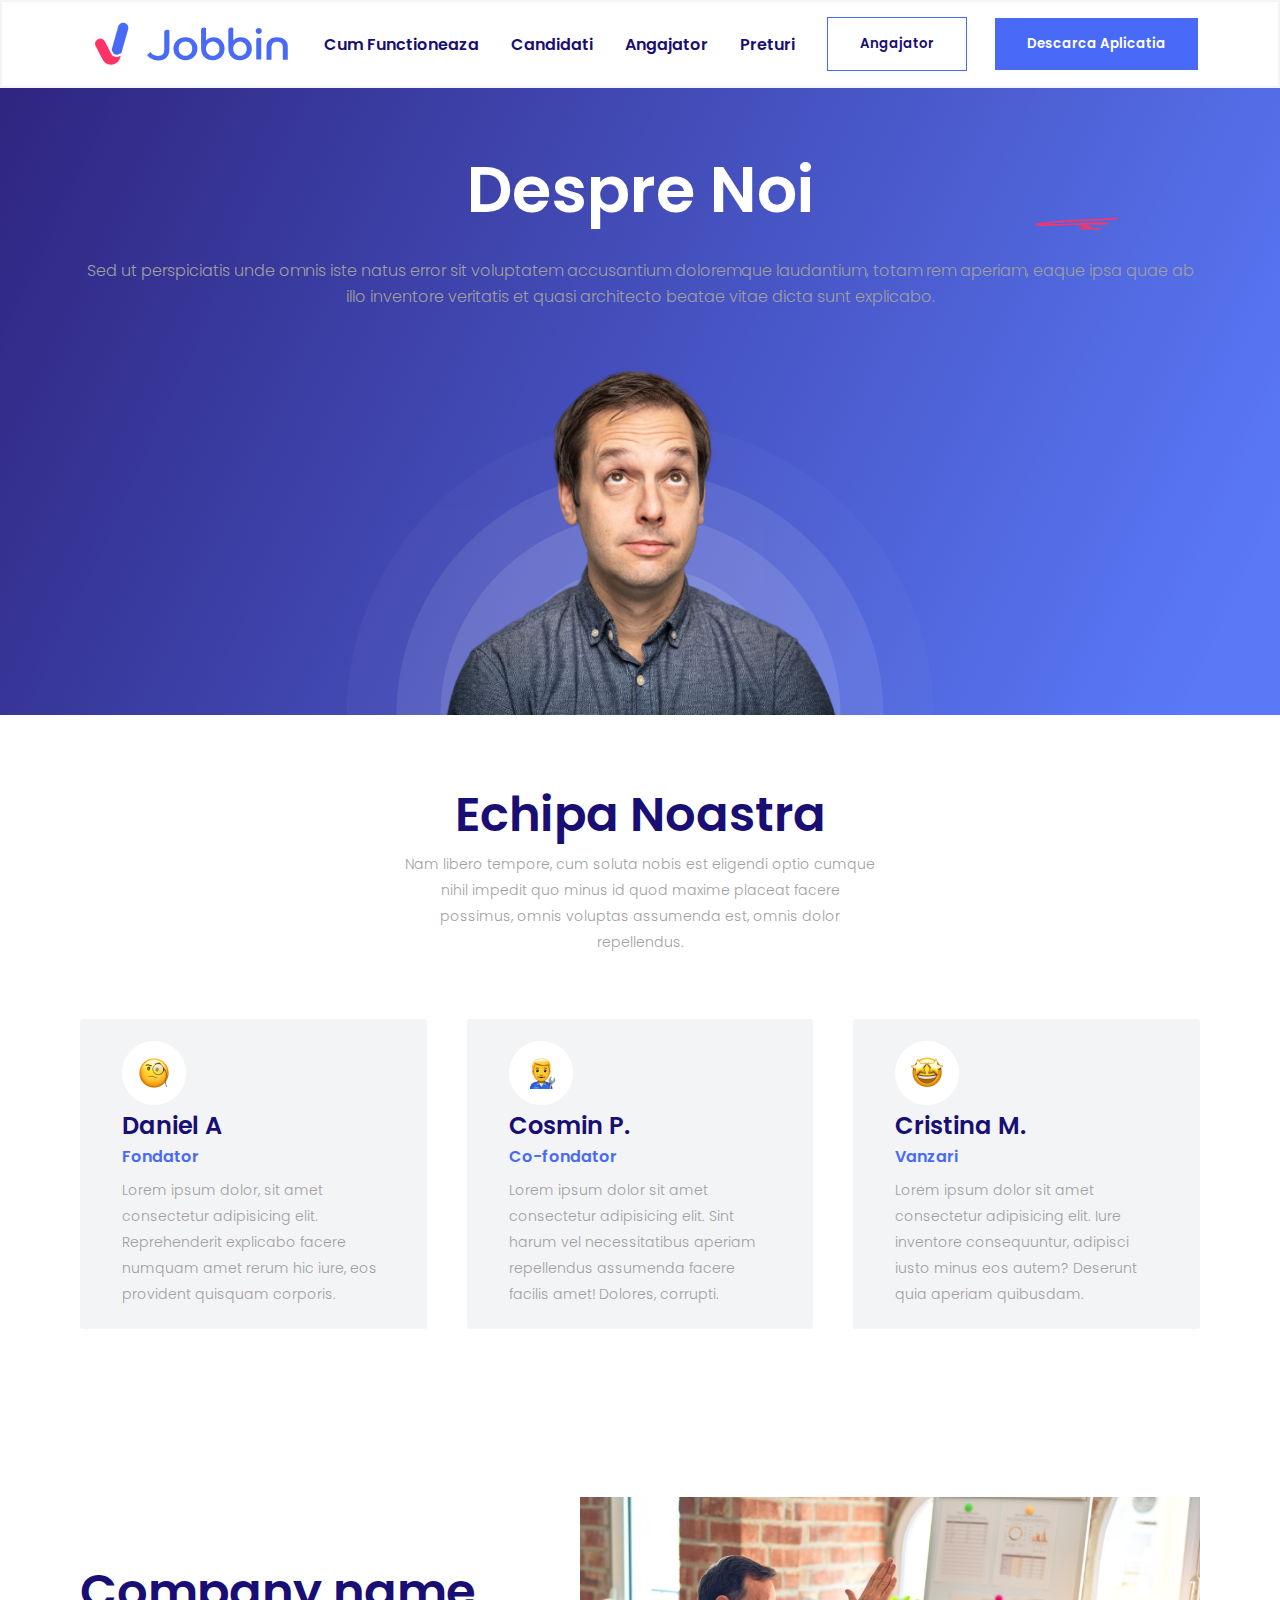
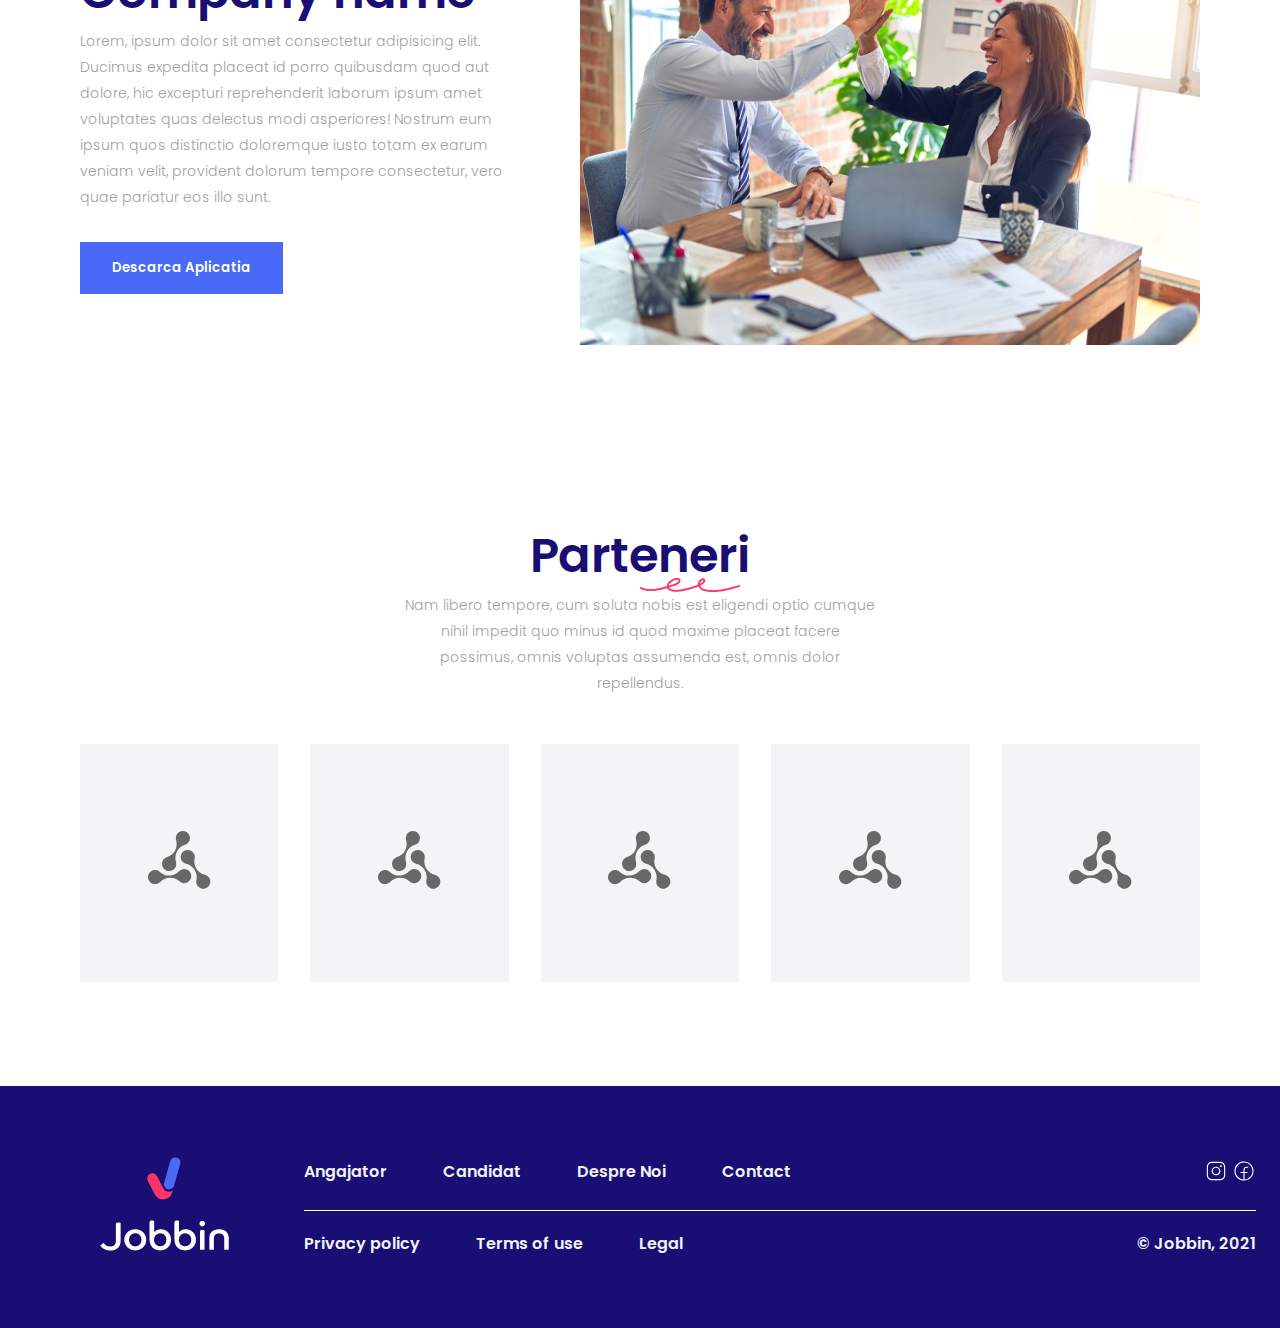
==== about-page.html @ e1fb330d "wip contact" ====
<!DOCTYPE html>
<!-- TODO -> de scos toate inline style si puse in clase fiecare - DONE-->
<!-- TODO -> de verificat si organizat toate font sizes + font family - DONE-->
<html>
<meta charset="UTF-8" />
<meta name="viewport" content="width=device-width,initial-scale=1" />
<title>Jobbin</title>
<link href="style.css" rel="stylesheet" type="text/css" />
<script src="./script.js"></script>

<head></head>

<body class="body">
    <div class="navbar">
        <div class="menu">
            <div class="logo" onclick="redirectToIndex()">
                <img class="nav-icon" src="images/jobbin-icon.png" alt="jobbin-monogram-icon-logo" />
                <img class="nav-logo" src="./images/jobbin-logo-nav.svg" alt="jobbin-logo-text" />
                <img class="nav-logo-mobile" src="images/jobbin-logo-mobile.png" alt="jobin-logo-mobile" />
            </div>
            <div class="menu-cta">
                <div class="menus-links">
                    <a href="./index.html#how-section" class="menus nav-link">Cum Functioneaza</a>
                    <a href="./index.html#candidates-benefits" class="menus nav-link">Candidati</a>
                    <a href="./index.html#employer-benefits" class="menus nav-link">Angajator</a>
                    <a href="./index.html#packages" class="menus nav-link">Preturi</a>
                </div>
                <div class="buttons-links">
                    <button class="employer-btn">Angajator</button>
                    <button class="download-btn-nav">Descarca Aplicatia</button>
                </div>
            </div>
            <div class="burger-menu" onclick="toggleMobileNav()">
                <img src="./images/burger-menu.svg" />
            </div>
        </div>
    </div>

    <div id="landing">

        <section class="blue-section">
            <div class="desktop-container blue">
                <div id="hero">
                    <div class="main-employer">
                        <div class="text-section-employer">
                            <div class="main-text-title-employer">
                                <h1 class="h1-employer title-style">
                                    Despre Noi
                                </h1>
                                <img id="red-highlight-main" src="./images/red-highlight.png"/>
                            </div>
                            <p class="main-section-description-employer grey-text light-font">
                                Sed ut perspiciatis unde omnis iste natus error sit voluptatem
                                accusantium doloremque laudantium, totam rem aperiam, eaque ipsa
                                quae ab illo inventore veritatis et quasi architecto beatae vitae
                                dicta sunt explicabo.
                            </p>
                        </div>
    
                        <div class="img-section hero-blue">
                            <img id="lp-main" src="./images/team_guy.png" alt="main-guy"/>
                            <img id="lp-main-circle" src="images/main-circle.svg" alt="main-circle">
                            <img id="lp-main-mobile" src="./images/team_guy_mobile.png"/>
                            <img id="lp-main-circle-mobile" src="./images/lp_main_circle_mobile.png"/>
                        </div>
                    </div>
                </div>
            </div>
        </section>

        <section class="white-section">
            <div class="desktop-container">
                <div class="how-section team">
                    <div class="how-text-section">
                        <h2 class="title-style h2">Echipa Noastra<span id="red-spikes"></span>
                        </h2>
                        <p class="heading-paragraph grey-text light-font">
                            Nam libero tempore, cum soluta nobis est eligendi optio cumque
                            nihil impedit quo minus id quod maxime placeat facere possimus,
                            omnis voluptas assumenda est, omnis dolor repellendus.
                        </p>
                    </div>

                    <div class="frames">
                        <div class="frame-one">
                            <img src="/images/thinking-emoji.png" alt="thinking-emoji circle highlight" />
                            <h3 class="h3 title-style team-member-name">Daniel A</h3>
                            <p class="title-name">Fondator</p>
                            <p class="frames-description grey-text light-font">
                                Lorem ipsum dolor, sit amet consectetur adipisicing elit. Reprehenderit explicabo facere numquam amet rerum hic iure, eos provident quisquam corporis.
                            </p>
                        </div>
                        <div class="frame-two">
                            <img src="/images/guy-emoji.png" alt="guy-emoji circle highlight" />
                            <h3 class="h3 title-style team-member-name">Cosmin P.</h3>
                            <p class="title-name">Co-fondator</p>
                            <p class="frames-description grey-text light-font">
                                Lorem ipsum dolor sit amet consectetur adipisicing elit. Sint harum vel necessitatibus aperiam repellendus assumenda facere facilis amet! Dolores, corrupti.
                            </p>
                        </div>
                        <div class="frame-three">
                            <img src="/images/star-eyes-emoji.png" alt="emoji-with-star-eyes circle highlight" />
                            <h3 class="h3 title-style team-member-name">Cristina M.</h3>
                            <p class="title-name">Vanzari</p>
                            <p class="frames-description grey-text light-font">
                                Lorem ipsum dolor sit amet consectetur adipisicing elit. Iure inventore consequuntur, adipisci iusto minus eos autem? Deserunt quia aperiam quibusdam.
                            </p>
                        </div>
                    </div>


                </div>
            </div>
        </section>

<section class="white-section about-company-section">
    <div class="desktop-container">
        <div class="about-company">
            <div class="text-container">
                <h2 class="h2">Company name</h2>
                <p class="grey-text light-font">Lorem, ipsum dolor sit amet consectetur adipisicing elit. Ducimus expedita placeat id porro quibusdam quod aut dolore, hic excepturi reprehenderit laborum ipsum amet voluptates quas delectus modi asperiores! Nostrum eum ipsum quos distinctio doloremque iusto totam ex earum veniam velit, provident dolorum tempore consectetur, vero quae pariatur eos illo sunt.</p>
                <button class="download-btn-nav">Descarca Aplicatia</button>
            </div>
            <div class="img-container">
                <img src="./images/team-img.png" />
            </div>
        </div>
    </div>
</section>

        <section class="white-section">
            <div class="desktop-container">
                <div class="partners-main">
                    <div class="partners-heading">
                        <h2 class="h2-partners title-style">Parteneri</h2>
                        <img id="wavy-underline" src="images/wavy-underline.png" />
                    </div>
                    <p class="partners-description grey-text light-font">
                        Nam libero tempore, cum soluta nobis est eligendi optio cumque
                        nihil impedit quo minus id quod maxime placeat facere possimus,
                        omnis voluptas assumenda est, omnis dolor repellendus.
                    </p>
                </div>

                <div class="partners-icons">
                    <div class="prt-two-group">
                        <div class="grey icons-prt">
                            <img src="images/parteners-icon.svg" />
                        </div>
                        <div class="grey icons-prt">
                            <img src="images/parteners-icon.svg" />
                        </div>
                    </div>

                    <div class="prt-two-group">
                        <div class="grey icons-prt">
                            <img src="images/parteners-icon.svg" />
                        </div>
                        <div class="grey icons-prt">
                            <img src="images/parteners-icon.svg" />
                        </div>
                    </div>


                    <div class="grey icons-prt prt-last">
                        <img src="images/parteners-icon.svg" />
                    </div>
                </div>
            </div>
        </section>

    </div>

    <footer class="footer-container">
        <div class="footer-logo">
            <div class="jobbin-imgs">
                <img src="./images/jobbin-footer-icon.png">
                <img src="./images/jobbin-logo-footer.png">
            </div>
            <div class="footer-main">
                <div class="footer-navigate-links">
                    <div class="f-nav-links">
                        <a class="text-link" href="./employer-page.html">Angajator</a>
                        <a class="text-link" href="./candidate-page.html">Candidat</a>
                        <a class="text-link" href="./about-page.html">Despre Noi</a>
                        <a class="text-link" href="./contact-page.html">Contact</a>
                    </div>
                    <div class="footer-socials">
                        <a href="#"><img src="./images/instagram-logo-light.svg"></a>
                        <a href="#"><img src="./images/facebook-logo-light.svg"></a>
                    </div>
                </div>
                <div class="footer-line">
                </div>
                <div class="footer-tos">
                    <div class="footer-tos-links">
                        <a class="text-link" href="#">Privacy policy</a>
                        <a class="text-link" href="#">Terms of use</a>
                        <a class="text-link" href="#">Legal</a>
                    </div>
                    <div class="watermark">
                        <p>© Jobbin, 2021</p>
                    </div>
                </div>
            </div>
        </div>
    </footer>
</body>

</html>
---- style.css ----
* {
  margin: 0;
  padding: 0;
  box-sizing: border-box;
  font-family: Poppins;
}

@font-face {
  font-family: Poppins;
  src: url("Poppins/Poppins-SemiBold.ttf");
}

@font-face {
  font-family: Poppins-light;
  src: url("Poppins/Poppins-Light.ttf");
}

@font-face {
  font-family: Poor-Story;
  src: url("./Poor_Story/PoorStory-Regular.ttf");
}

/* TODO: check all font sizes again and put them here, for mobile too */
/* font size desktop */
.menus {
  font-size: 16px;
}

.menu-cta {
  display: flex;
}


h1 {
  font-size: 50px;
}

h2 {
  font-size: 48px;
}

.grey-text {
  font-size: 16px;
}

.light-font {
  font-size: 14px;
}

.dropdown-title {
  font-size: 24px;
}

.plan-title {
  font-size: 24px;
}

.dropdown-title .h3-qna {
  font-size: 18px;
}

.navbar {
  position: relative;
  z-index: 3;
}

.logo {
  cursor: pointer;
  display: flex;
}

.desktop-container.blue {
  padding-bottom: 0;
}

#lp-main-circle-mobile {
  display: none;
}

#lp-main-circle {
  display: block;
}

.hero-blue.img-section {
  margin-top: 32px !important;

}

/*.bg-image {*/
/*  background: rgb(43,36,148);*/
/*  background: linear-gradient(90deg, rgba(43,36,148,1) 0%, rgba(54,100,193,1) 35%, rgba(68,96,217,1) 100%);*/
/*}*/

.frame-one:after,
.frame-two:after {
  content: "";
  width: 60px;
  height: 70px;
  background: url(./images/arrow-how-it-woks.svg) no-repeat;
  display: block;
  position: absolute;
  right: -50px;
  bottom: 32px;
}

.first-package .plan-info-item:not(:last-child),
.second-package .plan-info-item:not(:last-child),
.third-package .plan-info-item:not(:last-child){
  margin-bottom: 12px;
}

.plan-info-item {
  display: flex;
  justify-content: space-between;
}

.nav-logo {
  display: block;
}

.nav-icon {
  display: block;
}

.nav-logo-mobile {
  display: none;
}

.burger-menu {
  display: none;
}

.plan-info-details {
  font-size: 14px;
  color:#486AF6;
}

.bg-lines {
  position: absolute;
  left: 50%;
  transform: translateX(-50%);
  top: 0px;
  z-index: 1;
}

.bg-img {
  position: absolute;
  width: 100%;
  top: 99px;
  z-index: 1;
}

#hero {
  position: relative;
  z-index: 2;
}

.header {
  display: inline-block;
}

.navbar {
  border: 2px solid #f2f4f6;
}

.footer-socials {
  gap: 16px;
}

.menu {
  display: flex;
  padding-top: 12px;
  padding-bottom: 12px;
  justify-content: space-between;
  align-items: center;
  max-width: 1440px;
  margin: auto;
  padding-left: 80px;
  padding-right: 80px;
}

.menus-links {
  display: flex;
  align-items: center;
}

.menus {
  padding-top: 0;
  padding-bottom: 0;
  color: #180e73;
  font-weight: 500;
}

.menus:hover {
  text-decoration: underline;
}

.employer-btn {
  padding: 16px 32px;
  color: #180e73;
  border: 1px solid #486af6;
  line-height: inherit;
  text-decoration: none;
  cursor: pointer;
  border-radius: 0;
  margin-right: 28px;
  background: white;
}

.download-btn-nav {
  padding: 16px 32px;
  background-color: #486af6;
  color: white;
  text-decoration: none;
  cursor: pointer;
  border: 0;
  border-radius: 0;
}

.learn-more-btn {
  padding: 16px 32px;
  background-color: #486af6;
  color: white;
  text-decoration: none;
  cursor: pointer;
  border: 0;
  border-radius: 0;
}

.prt-two-group {
  display: grid;
  grid-template-columns: 1fr 1fr;
  gap: 32px;
  grid-column: span 2;
}

.download-btn {
  padding: 16px 32px;
  background-color: #486af6;
  color: white;
  line-height: inherit;
  text-decoration: none;
  cursor: pointer;
  border: 0;
  border-radius: 0;
  margin-top: 32px;
}

.nav-link {
  text-decoration: none;
  /* color: #222222; */
  margin-right: 32px;
}

.main {
  display: flex;
  justify-content: space-between;
  margin-bottom: 128px;
  margin-top: 64px;
  align-items: center;
}

.main-employer {
  display: flex;
  overflow: hidden;
  align-items: center;
  flex-direction: column;
  position: relative;
  z-index: 99;
  margin-bottom: 0;
}

.blue-section {
  background: linear-gradient(115deg, rgba(24, 14, 115, 0.90) 0.87%, rgba(72, 106, 246, 0.90) 93.97%, rgba(72, 106, 246, 0.90) 93.97%);
}

.title-name {
  margin-top: 4px;
  margin-bottom: 8px;
  color: #486AF6;
  font-size: 16px;
}

.main-text-title {
  position: relative;
}

.main-text-title-employer {
  text-align: center;
  z-index: 1;
}

h1 {
  color: #180e73;
}

.h1-employer {
  max-width: none;
  color: white;
  font-size: 64px;
  line-height: 76px;
}

.about-company {
  display: grid;
  grid-template-columns: 1fr 1fr;
  gap: 40px;
}

.about-company .text-container {
  display: flex;
  flex-direction: column;
  justify-content: center;
}

.about-company .h2 {
  text-align: left;
}

.about-company .download-btn-nav {
  margin-top: 32px;
  width: fit-content;
}

.h2 {
  margin-bottom: 0;
  color: #180e73;
  text-align: center;
  width: 100%;
}

.h3 {
  color: #180e73;
  line-height: 28px;
}

.grey-text {
  color: #9f9f9f;
  line-height: 26px;
}

.title-style {
  height: fit-content;
  font-family: Poppins;
  margin-top: auto;
  margin-bottom: auto;
}

.light-font {
  font-family: Poppins-light;
}

.text-section {
  text-align: left;
  width: 500px;
  height: 354px;
  top: 220px;
  left: 80px;
  gap: 32px;
}

.main-section-description-employer {
  width: 100%;
  margin-top: 30px;
  font-size: 16px;
  line-height: 26px;
  text-align: center;
}

.how-text-section {
  margin-top: auto;
  text-align: center;
}

.heading-paragraph {
  text-align: center;
  max-width: 470px;
  margin-right: auto;
  margin-left: auto;
  color: #9f9f9f;
}

.frames {
  display: grid;
  grid-template-columns: repeat(3, 1fr);
  gap: 40px;
  margin-top: 64px;
}

.buttons-links {
  display: flex;
  align-items: center;
}

.frame-one,
.frame-two,
.frame-three {
  padding: 20px 40px;
  border: 2px solid #f2f4f6;
  border-radius: 3px;
  background: #f2f4f6;
  position: relative;
}

.btn {
  display: flex;
  justify-content: center;
  height: fit-content;
}

.get-started-btn {
  margin-top: 48px;
  margin-bottom: 24px;
  padding: 16px 64px;
  background-color: #486af6;
  color: white;
  text-decoration: none;
  cursor: pointer;
  border: 0;
  border-radius: 0;
}

.benefits {
  display: grid;
  grid-template-columns: repeat(2, 1fr);
  gap: 32px;
  margin: auto;
}

.grey-section {
  background: #f2f4f6;
}

.white-section {
  background: white;
}

.text-benefits {
  place-items: center;
  align-items: center;
  margin: auto;
}

.dropdowns {
  width: 100%;
  margin-bottom: 20px;
  padding-top: 0px;
  padding-bottom: 0px;
  background-color: white;
}

.dropdowns-employer {
  width: 100%;
  margin-bottom: 20px;
  padding-top: 0px;
  padding-bottom: 0px;
  background-color: #f2f4f6;
}

.dropdown-title {
  color: #180e73;
  font-weight: 700;
  display: flex;
  justify-content: space-between;
  cursor: pointer;
}

.carret {
  padding: 12px;
  border-radius: 50%;
  justify-items: center;
  transform: rotate(180deg);
}

.money-icon, .coin-icon, .lock-icon {
  padding: 18px;
  border-radius: 50%;
  justify-items: center;
}

.grey {
  background: #f2f4f6;
}

.white {
  background: white;
}

.dropdown-text {
  margin-top: 16px;
  display: none;
}

.dropdown-listing {
  text-align: left;
  margin-left: auto;
  margin-right: auto;
  z-index: 900;
  padding: 20px 24px;
}

.benefits-employer-title {
  position: relative;
  margin: auto;
  width: fit-content;
}

.header-text {
  position: relative;
  width: fit-content;
  margin: auto;
}

.h2-packages {
  margin-bottom: 0;
  max-width: none;
  color: #180e73;
}

.desktop-container {
  max-width: 1440px;
  margin: auto;
  padding-left: 80px;
  padding-right: 80px;
  padding-top: 64px;
  padding-bottom: 104px;
}

.desktop-container-employer {
  max-width: 1440px;
  margin: auto;
  padding-left: 80px;
  padding-right: 80px;
  padding-top: 64px;
  padding-bottom: 0;
}

.desktop-container-hiring {
  display: grid;
  grid-template-columns: repeat(2, 1fr);
  gap: 200px;
}

.packages-display {
  display: grid;
  grid-template-columns: repeat(3, 1fr);
  margin-top: 60px;
  gap: 40px;
  margin-bottom: 40px;
}

.package {
  padding: 20px;
  text-align: left;
  background: white;
}

.package-btn {
  text-align: center;
  margin-top: 32px;
}

.free-now-text {
  font-size: 24px;
  color: #FF3366;
  font-family: Poor-Story;
}

.line-through {
  color:red;
  text-decoration:line-through;
  font-size: 24px;
  width:100%;
  text-align: end;
  display: block;
}

.price-discount {
  color:#486AF6;
  text-align: end;
  font-size: 24px;
}

.btn-pack {
  width: 100%;
  padding: 16px 32px;
  background-color: #486af6;
  color: white;
  text-decoration: none;
  cursor: pointer;
  border: 0;
  border-radius: 0;
}

.partners-heading {
  position: relative;
  text-align: center;
}

.h2-partners {
  margin-bottom: 0;
  max-width: none;
  color: #180e73;
}

.partners-description {
  text-align: center;
  max-width: 470px;
  margin-right: auto;
  margin-left: auto;
}

.partners-icons {
  display: grid;
  grid-template-columns: repeat(5, 1fr);
  gap: 32px;
  margin-top: 48px;
}

.icons-prt {
  padding-top: 86px;
  padding-bottom: 86px;
  text-align: center;
}

.qna-description {
  margin-bottom: 40px;
}

.qna-header {
  width: min-content;
}

.q-selection {
  padding-top: 24px;
  padding-bottom: 20px;
  border-bottom: 2px solid white;
}

.frequent-questions {
  text-wrap: nowrap;
  color: #180e73;
}

.dropdown-title .h3-qna {
  color: #180e73;
}

#underline {
  background-image: url("/images/red-highlight.png");
  background-size: auto;
}

#wavy-underline {
  position: absolute;
  bottom: 0px;
}

.plan-title {
  margin-top: 24px;
  margin-bottom: 32px;
}

.plan-card-header {
  display: flex;
  justify-content: space-between;
}

#new-sign {
  position: absolute;
  top: -24px;
  right: 8px;
}

.new-sign-employer {
  position: absolute;
  top: -24px;
  left: 108px;
}

.red-asterix-candidates {
  position: absolute;
  right: -8px;
}

.red-asterix-employer {
  position: absolute;
  right: 0px;
}

#red-highlight-main {
  position: absolute;
  bottom: -12px;
  right: 150px;
}

#lp-main-mobile {
  display: none;
  visibility: hidden;
}

.coin-img-mobile {
  display: none;
  visibility: hidden;
}

.footer-container {
  background: #180E73;
}

.footer-logo {
  display: grid;
  grid-template-columns: 15% 85%;
  margin: auto;
  max-width: 1440px;
  padding-left: 80px;
  padding-right: 80px;
  padding-top: 64px;
  padding-bottom: 64px;
  gap: 56px;
  align-items: center;
}

.jobbin-imgs {
  text-align: center;
  height: fit-content;
}

.footer-navigate-links {
  color: #f2f4f6;
  display: flex;
  justify-content: space-between;
}

.f-nav-links {
  display:flex;
  gap: 56px;
}

.text-link{
  text-decoration: none;
  color: #f2f4f6;
}

.footer-line {
  height: 1px;
  background: white;
  margin-top: 20px;
  margin-bottom: 20px;
}

.footer-tos {
  display: flex;
  justify-content: space-between;
}

.footer-tos-links {
  display: flex;
  color: #f2f4f6;
  gap: 56px;
}

.watermark {
  display: flex;
  color: #f2f4f6;
}

.team-member-name {
  font-size: 24px !important;
}

.team .frame-one:after,
.team .frame-two:after {
  display: none;
}

#lp-main-circle {
  position: absolute;
  bottom: 0;
  left: 50%;
  transform: translateX(-50%);
  z-index: 1;
}

.blue #lp-main {
  z-index: 2;
  position: relative;
  height: fit-content;
}

#lp-main {
  z-index: 2;
}

.desktop-container.blue {
  padding-bottom: 0 !important;
}

.hero-blue.img-section {
  position: relative;
  width: 100%;
  margin: auto;
  display: flex;
  justify-content: center;
}

.blue-section #red-highlight-main {
  bottom:-16px;
  right: 50px;
}

.employer-candidate {
  right: 232px !important;
}

.employer-candidate1 {
  right: 136px !important;
}

.blue-section .main-text-title-employer {
  position: relative;
}

#lp-main-elipse-mobile {
  display: none;
  visibility: hidden;
}

#lp-main-white-elipse-mobile {
  display: none;
  visibility: hidden;
}

.employer {
  /*white-space: nowrap;*/
  margin-top: 200px;
}

.margin-tc {
  margin-bottom: 16px;
}

.header-tc {
  margin-top: 120px;
}

@media only screen and (max-width: 500px) {

  /* font size mobile */

  h1, .h1-employer {
    font-size: 40px;
  }

  .qna-header h1 {
    font-size: 24px;
  }

  .h1-how-section {
    font-size: 28px;
  }

  .h3,
  .dropdown-listing {
    font-size: 24px;
  }

  .main-section-description-employer {
    font-size: 14px;
    text-align: start;
  }

  .h1-employer {
    text-align: start;
    line-height: initial;
  }

  .main {
    margin-bottom: 58px;
  }

  .h2,
  .h2-packages,
  .h2-partners,
  .h2-qna {
    font-size: 28px;
  }

  .frequent-questions {
    font-size: 24px;
  }

  h1 {
    line-height: 1.25em;
  }

  .frame-one:after,
  .frame-two:after {
    left: 0;
    bottom: -54px;
    transform: rotate(70deg);
    z-index: 1;
  }

  .h1-employer {
    text-align: left;
  }

  .main-section-description-employer {
    width: 100%;
    margin-top: 0;
    font-size: 14px;
  }

  .blue-section #red-highlight-main {
    position: absolute;
    /*bottom: -8px;*/
    right: 212px;
  }

  .main {
    margin-top: 0;
  }

  .partners-icons {
    display: grid;
    grid-template-columns: repeat(2, 1fr);
    gap: 16px;
  }

  .prt-two-group {
    gap: 16px;
  }

  .frames,
  .packages-display {
    display: grid;
    grid-template-columns: 1fr;
    gap: 24px;
  }

  .bg-lines {
    display: none;
  }

  .desktop-container {
    padding-left: 16px;
    padding-right: 16px;
    padding-top: 24px;
    padding-bottom: 24px;
  }

  .desktop-container-employer {
    padding-left: 16px;
    padding-right: 16px;
    padding-top: 24px;
    padding-bottom: 0;
  }

  .desktop-container-hiring {
    display: initial;
  }

  .menu-cta {
    width: 100%;
    margin-top: 78px;
    display: none;
    display:flex;
    flex-direction: column;
    align-items: start;
    text-align: start;
  }
  .menus-links {
    display: flex;
    flex-direction: column;
    margin-bottom: 16px;
    align-items: start;
  }

  .burger-menu {
    position: absolute;
    right: 16px;
    top: 12px;
  }

  .nav-link {
    margin-bottom: 10px;
  }

  .img-section {
    text-align: -webkit-center;
  }

  #lp-main {
    display: none;
    visibility: hidden;
  }

  #lp-main-candidate {
    position: absolute;
    bottom: -32px;
    width: 442px;
    height: 453px;
    top: 50%;
  }

  .coin-img {
    display: none;
    visibility: hidden;
  }

  #lp-main-mobile {
    display: block;
    visibility: visible;
  }

  .hero-icecream #lp-main-mobile {
    display: block;
    visibility: visible;
    width: 100%;
    margin-top: 28px;
  }

  .coin-img-mobile {
    display: block;
    visibility: visible;
  }

  .grey-text {
    line-height: initial;
  }

  .text-section {
    width: initial;
    height: initial;
    padding: 18px;
  }

  .download-btn {
    margin-top: 18px;
  }

  .main,
  .benefits-candidates,
  .benefits-employer {
    display: block;
    padding: 0;
  }

  .h1-how-section {
    margin: 0;
    line-height: initial;
  }

  /* check this */
  .h2,
  .h2-packages,
  .h2-partners,
  .h2-qna {
    text-align: center;
  }

  .heading-paragraph {
    padding: 8px;
  }

  .heading-paragraph-employer {
    text-align: initial;
  }

  .benefits {
    display: flex;
    flex-direction: column;
  }

  #new-sign {
    margin-left: 0;
    /*top: 16px;*/
    right: 24%;
    padding: 0;
  }

  .new-sign-employer {
    position: absolute;
    top: -32px;
    right: 108px;
    left: 200px;
  }

  .packages-display {
    text-align: -webkit-center;
    margin-bottom: 0;
  }

  .qna-description {
    margin-top: 0;
    text-align: center;
  }

  .qna-header {
    width: initial;
    text-align: center;
  }

  .get-started-btn {
    width: 100%;
  }

  .footer-logo {
    display: block;
    padding-left: 16px;
    padding-right: 16px;
    padding-top: 24px;
    padding-bottom: 24px;
  }

  .watermark {
    margin-top: 32px;
  }

  .text-link {
    font-size: 14px;
  }

.footer-navigate-links {
  margin-top: 32px;
}

  .f-nav-links {

    gap: 16px;
    flex-direction: column;
  }

  .footer-tos {
    display: block;
  }

  .prt-last {
    grid-column: span 2;
  }

  .icons-prt {
    padding-top: 50px;
    padding-bottom: 50px;
  }

  .nav-logo {
    display: none;
  }

  .nav-icon {
    display: none;
  }

  .nav-logo-mobile {
    display: block;
  }

  .burger-menu {
    display: block;
    padding: 12px 16px;
    border: 1px solid #486AF6;
    height: fit-content;
    width: fit-content;
    display:flex;
    align-items: center;
    justify-content: center;
  }

  .menu {
    padding-left: 16px;
    padding-right: 16px;
  }

  .footer-socials {
    gap: 8px;
  }


  .red-asterix-employer,
  .red-asterix-candidates {
    position: absolute;
    right: 0;
    top: -18px;
  }

  .learn-more-btn {
    width: 100%;
    margin-bottom: 24px;
  }

  .get-a-job-text {
    margin-top: 32px;
  }

  .menu {
    min-height: 80px;
  }

  .logo {
    position: absolute;
    left: 16px;
    top: 24px;
  }

  .menu-cta {
    display: none;
  }

  .about-company-section {
    display: none;
  }

  .blue-section #lp-main-circle-mobile {
    position: absolute;
    right: 50%;
    transform: translateX(50%);
    bottom: 0;
    display: block;
  }

  .blue-section #lp-main-circle {
    display: none;
  }


  .blue-section #lp-main-mobile {
    position: relative;
    z-index: 2;
  }

  #lp-main-candidate {
    display: none;
  }

  #lp-main-elipse-mobile {
    visibility: visible;
    position: absolute;
    right: 50%;
    transform: translateX(50%);
    bottom: 0;
    display: block;
  }

  #lp-main-white-elipse-mobile {
    visibility: visible;
    position: absolute;
    right: 50%;
    transform: translateX(50%);
    bottom: 0;
    display: block;
  }

  .employer {
    margin-top: initial;
  }

  .employer-candidate {
    right: 232px !important;
  }

  .employer-candidate1 {
    right: 190px !important;
  }

  .panels {
    order: 2;
  }
}
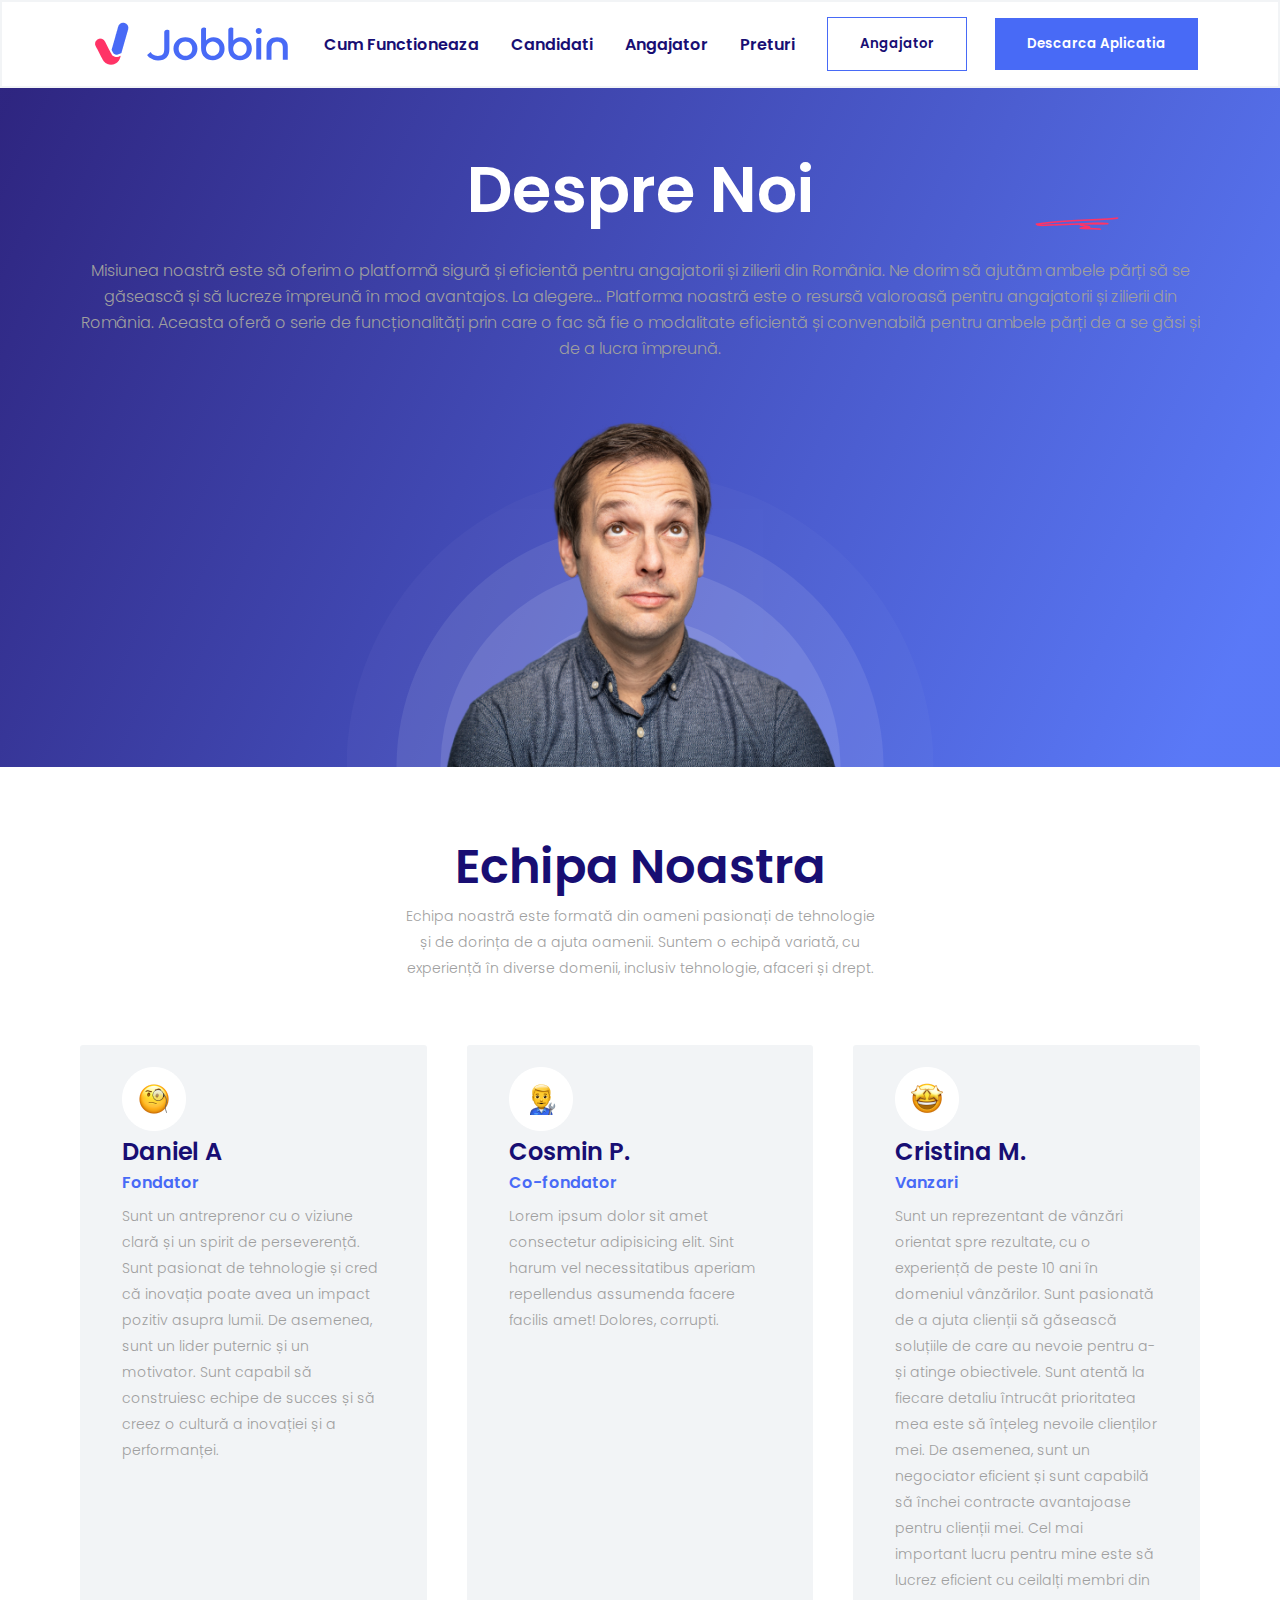
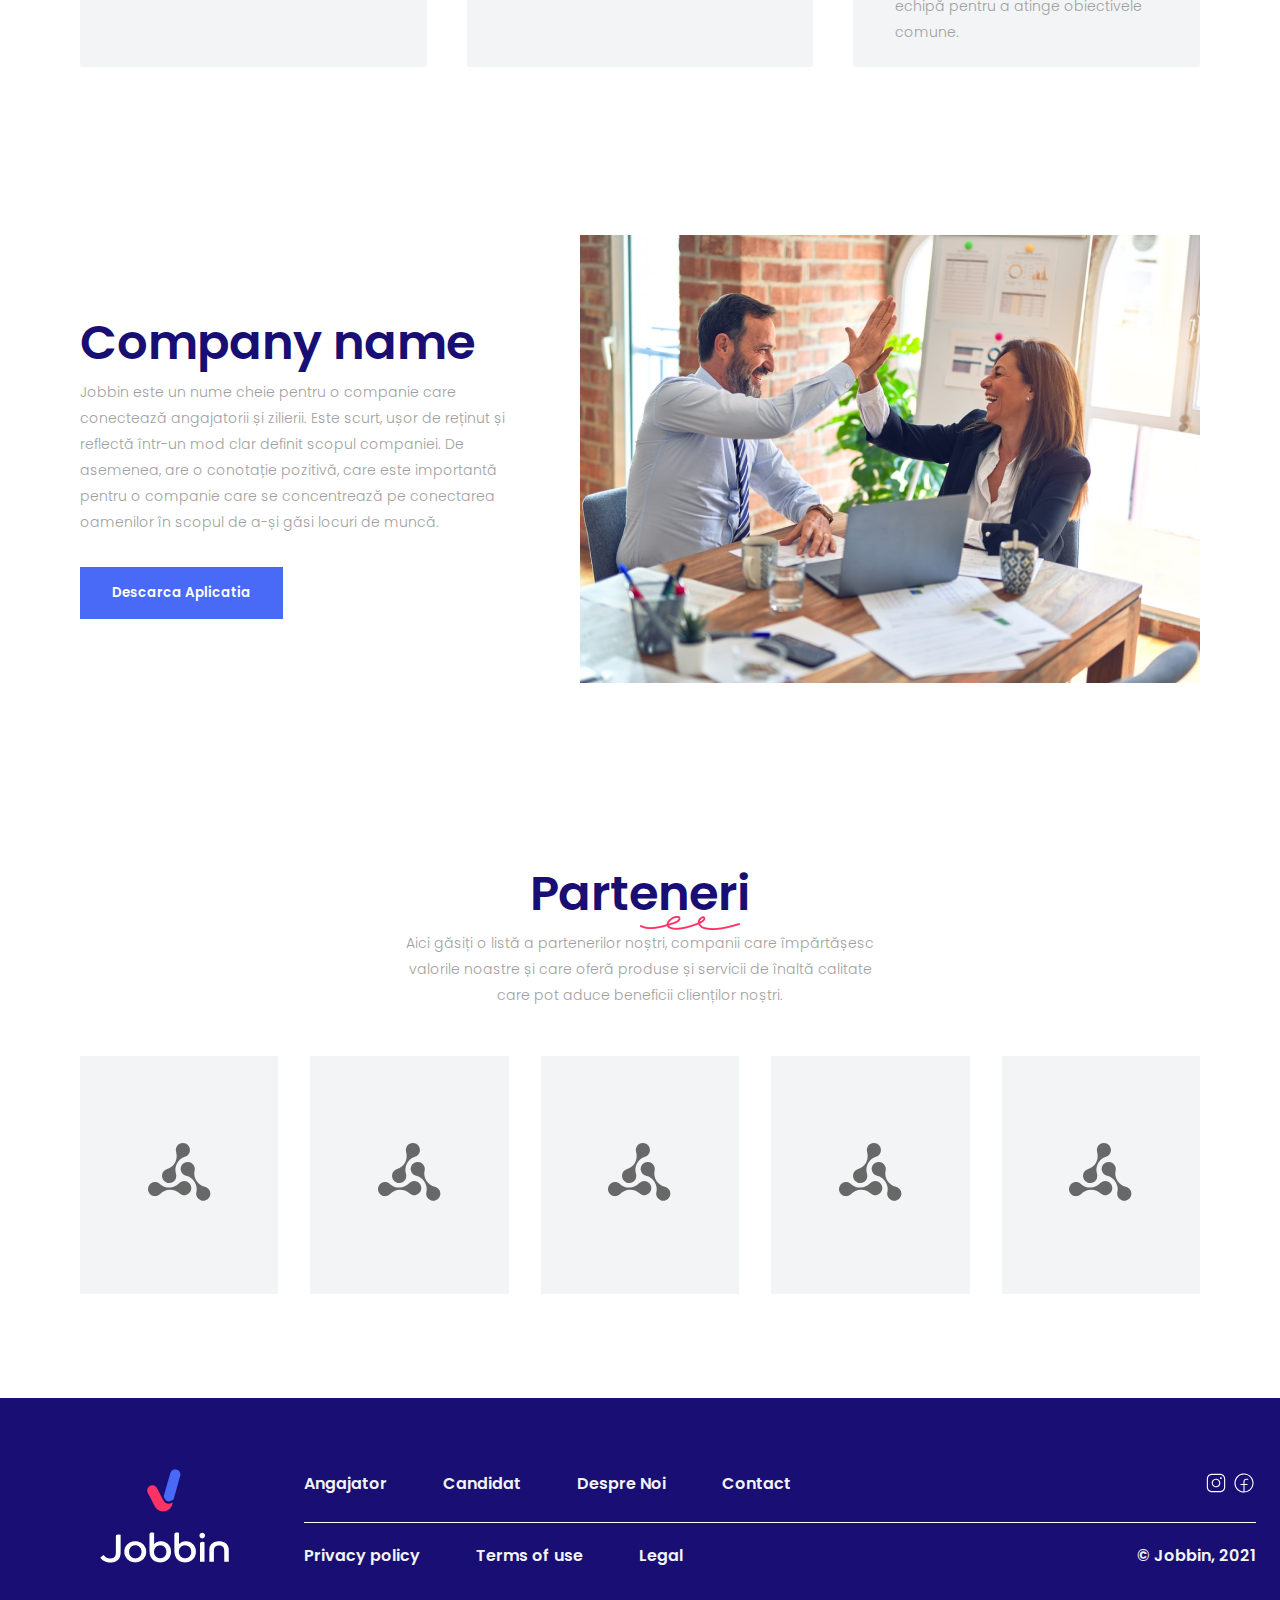
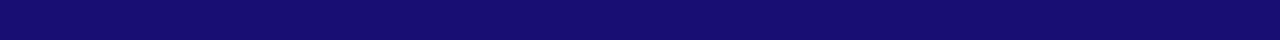
==== commit 1cae662d: "wip" ====
--- a/about-page.html
+++ b/about-page.html
@@ -2,209 +2,225 @@
 <!-- TODO -> de scos toate inline style si puse in clase fiecare - DONE-->
 <!-- TODO -> de verificat si organizat toate font sizes + font family - DONE-->
 <html>
-<meta charset="UTF-8" />
-<meta name="viewport" content="width=device-width,initial-scale=1" />
+<meta charset="UTF-8"/>
+<meta name="viewport" content="width=device-width,initial-scale=1"/>
 <title>Jobbin</title>
-<link href="style.css" rel="stylesheet" type="text/css" />
+<link href="style.css" rel="stylesheet" type="text/css"/>
 <script src="./script.js"></script>
 
 <head></head>
 
 <body class="body">
-    <div class="navbar">
-        <div class="menu">
-            <div class="logo" onclick="redirectToIndex()">
-                <img class="nav-icon" src="images/jobbin-icon.png" alt="jobbin-monogram-icon-logo" />
-                <img class="nav-logo" src="./images/jobbin-logo-nav.svg" alt="jobbin-logo-text" />
-                <img class="nav-logo-mobile" src="images/jobbin-logo-mobile.png" alt="jobin-logo-mobile" />
-            </div>
-            <div class="menu-cta">
-                <div class="menus-links">
-                    <a href="./index.html#how-section" class="menus nav-link">Cum Functioneaza</a>
-                    <a href="./index.html#candidates-benefits" class="menus nav-link">Candidati</a>
-                    <a href="./index.html#employer-benefits" class="menus nav-link">Angajator</a>
-                    <a href="./index.html#packages" class="menus nav-link">Preturi</a>
-                </div>
-                <div class="buttons-links">
-                    <button class="employer-btn">Angajator</button>
+<div class="navbar">
+    <div class="menu">
+        <div class="logo" onclick="redirectToIndex()">
+            <img class="nav-icon" src="images/jobbin-icon.png" alt="jobbin-monogram-icon-logo"/>
+            <img class="nav-logo" src="./images/jobbin-logo-nav.svg" alt="jobbin-logo-text"/>
+            <img class="nav-logo-mobile" src="images/jobbin-logo-mobile.png" alt="jobin-logo-mobile"/>
+        </div>
+        <div class="menu-cta">
+            <div class="menus-links">
+                <a href="./index.html#how-section" class="menus nav-link">Cum Functioneaza</a>
+                <a href="./index.html#candidates-benefits" class="menus nav-link">Candidati</a>
+                <a href="./index.html#employer-benefits" class="menus nav-link">Angajator</a>
+                <a href="./index.html#packages" class="menus nav-link">Preturi</a>
+            </div>
+            <div class="buttons-links">
+                <button class="employer-btn">Angajator</button>
+                <button class="download-btn-nav">Descarca Aplicatia</button>
+            </div>
+        </div>
+        <div class="burger-menu" onclick="toggleMobileNav()">
+            <img src="./images/burger-menu.svg"/>
+        </div>
+    </div>
+</div>
+
+<div id="landing">
+
+    <section class="blue-section">
+        <div class="desktop-container blue">
+            <div id="hero">
+                <div class="main-employer">
+                    <div class="text-section-employer">
+                        <div class="main-text-title-employer">
+                            <h1 class="h1-employer title-style">
+                                Despre Noi
+                            </h1>
+                            <img id="red-highlight-main" src="./images/red-highlight.png"/>
+                        </div>
+                        <p class="main-section-description-employer grey-text light-font">
+                            Misiunea noastră este să oferim o platformă sigură și eficientă pentru angajatorii și
+                            zilierii din România. Ne dorim să ajutăm ambele părți să se găsească și să lucreze împreună
+                            în mod avantajos.
+                            La alegere…
+                            Platforma noastră este o resursă valoroasă pentru angajatorii și zilierii din România.
+                            Aceasta oferă o serie de funcționalități prin care o fac să fie o modalitate eficientă și
+                            convenabilă pentru ambele părți de a se găsi și de a lucra împreună.
+                        </p>
+                    </div>
+
+                    <div class="img-section hero-blue">
+                        <img id="lp-main" src="./images/team_guy.png" alt="main-guy"/>
+                        <img id="lp-main-circle" src="images/main-circle.svg" alt="main-circle">
+                        <img id="lp-main-mobile" src="./images/team_guy_mobile.png"/>
+                        <img id="lp-main-circle-mobile" src="./images/lp_main_circle_mobile.png"/>
+                    </div>
+                </div>
+            </div>
+        </div>
+    </section>
+
+    <section class="white-section">
+        <div class="desktop-container">
+            <div class="how-section team">
+                <div class="how-text-section">
+                    <h2 class="title-style h2">Echipa Noastra<span id="red-spikes"></span>
+                    </h2>
+                    <p class="heading-paragraph grey-text light-font">
+                        Echipa noastră este formată din oameni pasionați de tehnologie și de dorința de a ajuta oamenii.
+                        Suntem o echipă variată, cu experiență în diverse domenii, inclusiv tehnologie, afaceri și
+                        drept.
+                    </p>
+                </div>
+
+                <div class="frames">
+                    <div class="frame-one">
+                        <img src="/images/thinking-emoji.png" alt="thinking-emoji circle highlight"/>
+                        <h3 class="h3 title-style team-member-name">Daniel A</h3>
+                        <p class="title-name">Fondator</p>
+                        <p class="frames-description grey-text light-font">
+                            Sunt un antreprenor cu o viziune clară și un spirit de perseverență. Sunt pasionat de
+                            tehnologie și cred că inovația poate avea un impact pozitiv asupra lumii.
+                            De asemenea, sunt un lider puternic și un motivator. Sunt capabil să construiesc echipe de
+                            succes și să creez o cultură a inovației și a performanței.
+                        </p>
+                    </div>
+                    <div class="frame-two">
+                        <img src="/images/guy-emoji.png" alt="guy-emoji circle highlight"/>
+                        <h3 class="h3 title-style team-member-name">Cosmin P.</h3>
+                        <p class="title-name">Co-fondator</p>
+                        <p class="frames-description grey-text light-font">
+                            Lorem ipsum dolor sit amet consectetur adipisicing elit. Sint harum vel necessitatibus
+                            aperiam repellendus assumenda facere facilis amet! Dolores, corrupti.
+                        </p>
+                    </div>
+                    <div class="frame-three">
+                        <img src="/images/star-eyes-emoji.png" alt="emoji-with-star-eyes circle highlight"/>
+                        <h3 class="h3 title-style team-member-name">Cristina M.</h3>
+                        <p class="title-name">Vanzari</p>
+                        <p class="frames-description grey-text light-font">
+                            Sunt un reprezentant de vânzări orientat spre rezultate, cu o experiență de peste 10 ani în
+                            domeniul vânzărilor. Sunt pasionată de a ajuta clienții să găsească soluțiile de care au
+                            nevoie pentru a-și atinge obiectivele.
+                            Sunt atentă la fiecare detaliu întrucât prioritatea mea este să înțeleg nevoile clienților
+                            mei. De asemenea, sunt un negociator eficient și sunt capabilă să închei contracte
+                            avantajoase pentru clienții mei.
+                            Cel mai important lucru pentru mine este să lucrez eficient cu ceilalți membri din echipă
+                            pentru a atinge obiectivele comune.
+                        </p>
+                    </div>
+                </div>
+
+
+            </div>
+        </div>
+    </section>
+
+    <section class="white-section about-company-section">
+        <div class="desktop-container">
+            <div class="about-company">
+                <div class="text-container">
+                    <h2 class="h2">Company name</h2>
+                    <p class="grey-text light-font">Jobbin este un nume cheie pentru o companie care conectează
+                        angajatorii și zilierii. Este scurt, ușor de reținut și reflectă într-un mod clar definit scopul
+                        companiei. De asemenea, are o conotație pozitivă, care este importantă pentru o companie care se
+                        concentrează pe conectarea oamenilor în scopul de a-și găsi locuri de muncă.</p>
                     <button class="download-btn-nav">Descarca Aplicatia</button>
                 </div>
-            </div>
-            <div class="burger-menu" onclick="toggleMobileNav()">
-                <img src="./images/burger-menu.svg" />
+                <div class="img-container">
+                    <img src="./images/team-img.png"/>
+                </div>
+            </div>
+        </div>
+    </section>
+
+    <section class="white-section">
+        <div class="desktop-container">
+            <div class="partners-main">
+                <div class="partners-heading">
+                    <h2 class="h2-partners title-style">Parteneri</h2>
+                    <img id="wavy-underline" src="images/wavy-underline.png"/>
+                </div>
+                <p class="partners-description grey-text light-font">
+                    Aici găsiți o listă a partenerilor noștri, companii care împărtășesc valorile noastre și care oferă
+                    produse și servicii de înaltă calitate care pot aduce beneficii clienților noștri.
+                </p>
+            </div>
+
+            <div class="partners-icons">
+                <div class="prt-two-group">
+                    <div class="grey icons-prt">
+                        <img src="images/parteners-icon.svg"/>
+                    </div>
+                    <div class="grey icons-prt">
+                        <img src="images/parteners-icon.svg"/>
+                    </div>
+                </div>
+
+                <div class="prt-two-group">
+                    <div class="grey icons-prt">
+                        <img src="images/parteners-icon.svg"/>
+                    </div>
+                    <div class="grey icons-prt">
+                        <img src="images/parteners-icon.svg"/>
+                    </div>
+                </div>
+
+
+                <div class="grey icons-prt prt-last">
+                    <img src="images/parteners-icon.svg"/>
+                </div>
+            </div>
+        </div>
+    </section>
+
+</div>
+
+<footer class="footer-container">
+    <div class="footer-logo">
+        <div class="jobbin-imgs">
+            <img src="./images/jobbin-footer-icon.png">
+            <img src="./images/jobbin-logo-footer.png">
+        </div>
+        <div class="footer-main">
+            <div class="footer-navigate-links">
+                <div class="f-nav-links">
+                    <a class="text-link" href="./employer-page.html">Angajator</a>
+                    <a class="text-link" href="./candidate-page.html">Candidat</a>
+                    <a class="text-link" href="./about-page.html">Despre Noi</a>
+                    <a class="text-link" href="./contact-page.html">Contact</a>
+                </div>
+                <div class="footer-socials">
+                    <a href="#"><img src="./images/instagram-logo-light.svg"></a>
+                    <a href="#"><img src="./images/facebook-logo-light.svg"></a>
+                </div>
+            </div>
+            <div class="footer-line">
+            </div>
+            <div class="footer-tos">
+                <div class="footer-tos-links">
+                    <a class="text-link" href="#">Privacy policy</a>
+                    <a class="text-link" href="#">Terms of use</a>
+                    <a class="text-link" href="#">Legal</a>
+                </div>
+                <div class="watermark">
+                    <p>© Jobbin, 2021</p>
+                </div>
             </div>
         </div>
     </div>
-
-    <div id="landing">
-
-        <section class="blue-section">
-            <div class="desktop-container blue">
-                <div id="hero">
-                    <div class="main-employer">
-                        <div class="text-section-employer">
-                            <div class="main-text-title-employer">
-                                <h1 class="h1-employer title-style">
-                                    Despre Noi
-                                </h1>
-                                <img id="red-highlight-main" src="./images/red-highlight.png"/>
-                            </div>
-                            <p class="main-section-description-employer grey-text light-font">
-                                Sed ut perspiciatis unde omnis iste natus error sit voluptatem
-                                accusantium doloremque laudantium, totam rem aperiam, eaque ipsa
-                                quae ab illo inventore veritatis et quasi architecto beatae vitae
-                                dicta sunt explicabo.
-                            </p>
-                        </div>
-    
-                        <div class="img-section hero-blue">
-                            <img id="lp-main" src="./images/team_guy.png" alt="main-guy"/>
-                            <img id="lp-main-circle" src="images/main-circle.svg" alt="main-circle">
-                            <img id="lp-main-mobile" src="./images/team_guy_mobile.png"/>
-                            <img id="lp-main-circle-mobile" src="./images/lp_main_circle_mobile.png"/>
-                        </div>
-                    </div>
-                </div>
-            </div>
-        </section>
-
-        <section class="white-section">
-            <div class="desktop-container">
-                <div class="how-section team">
-                    <div class="how-text-section">
-                        <h2 class="title-style h2">Echipa Noastra<span id="red-spikes"></span>
-                        </h2>
-                        <p class="heading-paragraph grey-text light-font">
-                            Nam libero tempore, cum soluta nobis est eligendi optio cumque
-                            nihil impedit quo minus id quod maxime placeat facere possimus,
-                            omnis voluptas assumenda est, omnis dolor repellendus.
-                        </p>
-                    </div>
-
-                    <div class="frames">
-                        <div class="frame-one">
-                            <img src="/images/thinking-emoji.png" alt="thinking-emoji circle highlight" />
-                            <h3 class="h3 title-style team-member-name">Daniel A</h3>
-                            <p class="title-name">Fondator</p>
-                            <p class="frames-description grey-text light-font">
-                                Lorem ipsum dolor, sit amet consectetur adipisicing elit. Reprehenderit explicabo facere numquam amet rerum hic iure, eos provident quisquam corporis.
-                            </p>
-                        </div>
-                        <div class="frame-two">
-                            <img src="/images/guy-emoji.png" alt="guy-emoji circle highlight" />
-                            <h3 class="h3 title-style team-member-name">Cosmin P.</h3>
-                            <p class="title-name">Co-fondator</p>
-                            <p class="frames-description grey-text light-font">
-                                Lorem ipsum dolor sit amet consectetur adipisicing elit. Sint harum vel necessitatibus aperiam repellendus assumenda facere facilis amet! Dolores, corrupti.
-                            </p>
-                        </div>
-                        <div class="frame-three">
-                            <img src="/images/star-eyes-emoji.png" alt="emoji-with-star-eyes circle highlight" />
-                            <h3 class="h3 title-style team-member-name">Cristina M.</h3>
-                            <p class="title-name">Vanzari</p>
-                            <p class="frames-description grey-text light-font">
-                                Lorem ipsum dolor sit amet consectetur adipisicing elit. Iure inventore consequuntur, adipisci iusto minus eos autem? Deserunt quia aperiam quibusdam.
-                            </p>
-                        </div>
-                    </div>
-
-
-                </div>
-            </div>
-        </section>
-
-<section class="white-section about-company-section">
-    <div class="desktop-container">
-        <div class="about-company">
-            <div class="text-container">
-                <h2 class="h2">Company name</h2>
-                <p class="grey-text light-font">Lorem, ipsum dolor sit amet consectetur adipisicing elit. Ducimus expedita placeat id porro quibusdam quod aut dolore, hic excepturi reprehenderit laborum ipsum amet voluptates quas delectus modi asperiores! Nostrum eum ipsum quos distinctio doloremque iusto totam ex earum veniam velit, provident dolorum tempore consectetur, vero quae pariatur eos illo sunt.</p>
-                <button class="download-btn-nav">Descarca Aplicatia</button>
-            </div>
-            <div class="img-container">
-                <img src="./images/team-img.png" />
-            </div>
-        </div>
-    </div>
-</section>
-
-        <section class="white-section">
-            <div class="desktop-container">
-                <div class="partners-main">
-                    <div class="partners-heading">
-                        <h2 class="h2-partners title-style">Parteneri</h2>
-                        <img id="wavy-underline" src="images/wavy-underline.png" />
-                    </div>
-                    <p class="partners-description grey-text light-font">
-                        Nam libero tempore, cum soluta nobis est eligendi optio cumque
-                        nihil impedit quo minus id quod maxime placeat facere possimus,
-                        omnis voluptas assumenda est, omnis dolor repellendus.
-                    </p>
-                </div>
-
-                <div class="partners-icons">
-                    <div class="prt-two-group">
-                        <div class="grey icons-prt">
-                            <img src="images/parteners-icon.svg" />
-                        </div>
-                        <div class="grey icons-prt">
-                            <img src="images/parteners-icon.svg" />
-                        </div>
-                    </div>
-
-                    <div class="prt-two-group">
-                        <div class="grey icons-prt">
-                            <img src="images/parteners-icon.svg" />
-                        </div>
-                        <div class="grey icons-prt">
-                            <img src="images/parteners-icon.svg" />
-                        </div>
-                    </div>
-
-
-                    <div class="grey icons-prt prt-last">
-                        <img src="images/parteners-icon.svg" />
-                    </div>
-                </div>
-            </div>
-        </section>
-
-    </div>
-
-    <footer class="footer-container">
-        <div class="footer-logo">
-            <div class="jobbin-imgs">
-                <img src="./images/jobbin-footer-icon.png">
-                <img src="./images/jobbin-logo-footer.png">
-            </div>
-            <div class="footer-main">
-                <div class="footer-navigate-links">
-                    <div class="f-nav-links">
-                        <a class="text-link" href="./employer-page.html">Angajator</a>
-                        <a class="text-link" href="./candidate-page.html">Candidat</a>
-                        <a class="text-link" href="./about-page.html">Despre Noi</a>
-                        <a class="text-link" href="./contact-page.html">Contact</a>
-                    </div>
-                    <div class="footer-socials">
-                        <a href="#"><img src="./images/instagram-logo-light.svg"></a>
-                        <a href="#"><img src="./images/facebook-logo-light.svg"></a>
-                    </div>
-                </div>
-                <div class="footer-line">
-                </div>
-                <div class="footer-tos">
-                    <div class="footer-tos-links">
-                        <a class="text-link" href="#">Privacy policy</a>
-                        <a class="text-link" href="#">Terms of use</a>
-                        <a class="text-link" href="#">Legal</a>
-                    </div>
-                    <div class="watermark">
-                        <p>© Jobbin, 2021</p>
-                    </div>
-                </div>
-            </div>
-        </div>
-    </footer>
+</footer>
 </body>
 
 </html>--- a/style.css
+++ b/style.css
@@ -22,6 +22,14 @@
 
 /* TODO: check all font sizes again and put them here, for mobile too */
 /* font size desktop */
+
+.i4ewOd-pzNkMb-tJHJj {
+  display: none !important;
+}
+
+#contact {
+  margin-bottom: 60px;
+}
 .menus {
   font-size: 16px;
 }
@@ -84,6 +92,58 @@
 .hero-blue.img-section {
   margin-top: 32px !important;
 
+}
+
+.inputs {
+  display: flex;
+  flex-direction: column;
+  max-width: 630px;
+  margin: auto;
+}
+
+.jobbin-input {
+  margin-top: 64px;
+  border: none;
+  border-bottom: 1px solid #C7C7C8;
+  font-size: 16px;
+  font-family: Poppins-light;
+  font-weight: 400;
+  outline: none;
+  resize: none;
+}
+
+.jobbin-input:not(:first-of-type) {
+  margin-top: 24px;
+}
+
+.consent {
+  display: flex;
+  justify-content: center;
+  align-items: center;
+}
+
+.jobbin-checkbox {
+  margin-right: 12px;
+}
+
+.inputs-cta {
+  display: flex;
+  max-width: 630px;
+  margin: auto;
+  margin-top: 32px;
+}
+
+.download-btn.contact {
+  width: fit-content;
+  text-wrap: nowrap;
+  margin-top: 0;
+}
+
+.grey-text.contact {
+  width: 100%;
+  text-wrap: wrap;
+  margin-right: 24px;
+ 
 }
 
 /*.bg-image {*/
@@ -540,6 +600,7 @@
   grid-template-columns: repeat(2, 1fr);
   gap: 200px;
 }
+
 
 .packages-display {
   display: grid;
@@ -814,7 +875,7 @@
 }
 
 .employer-candidate1 {
-  right: 136px !important;
+  right: 250px !important;
 }
 
 .blue-section .main-text-title-employer {
@@ -841,7 +902,7 @@
 }
 
 .header-tc {
-  margin-top: 120px;
+  margin-top: 32px;
 }
 
 @media only screen and (max-width: 500px) {
@@ -1267,4 +1328,17 @@
   .panels {
     order: 2;
   }
-}
+  
+  .contact-img {
+    width: 100%;
+  }
+
+  .inputs-cta {
+    flex-direction: column;
+  }
+
+  .download-btn.contact {
+    width: 100%;
+    margin-top: 24px;
+  }
+}
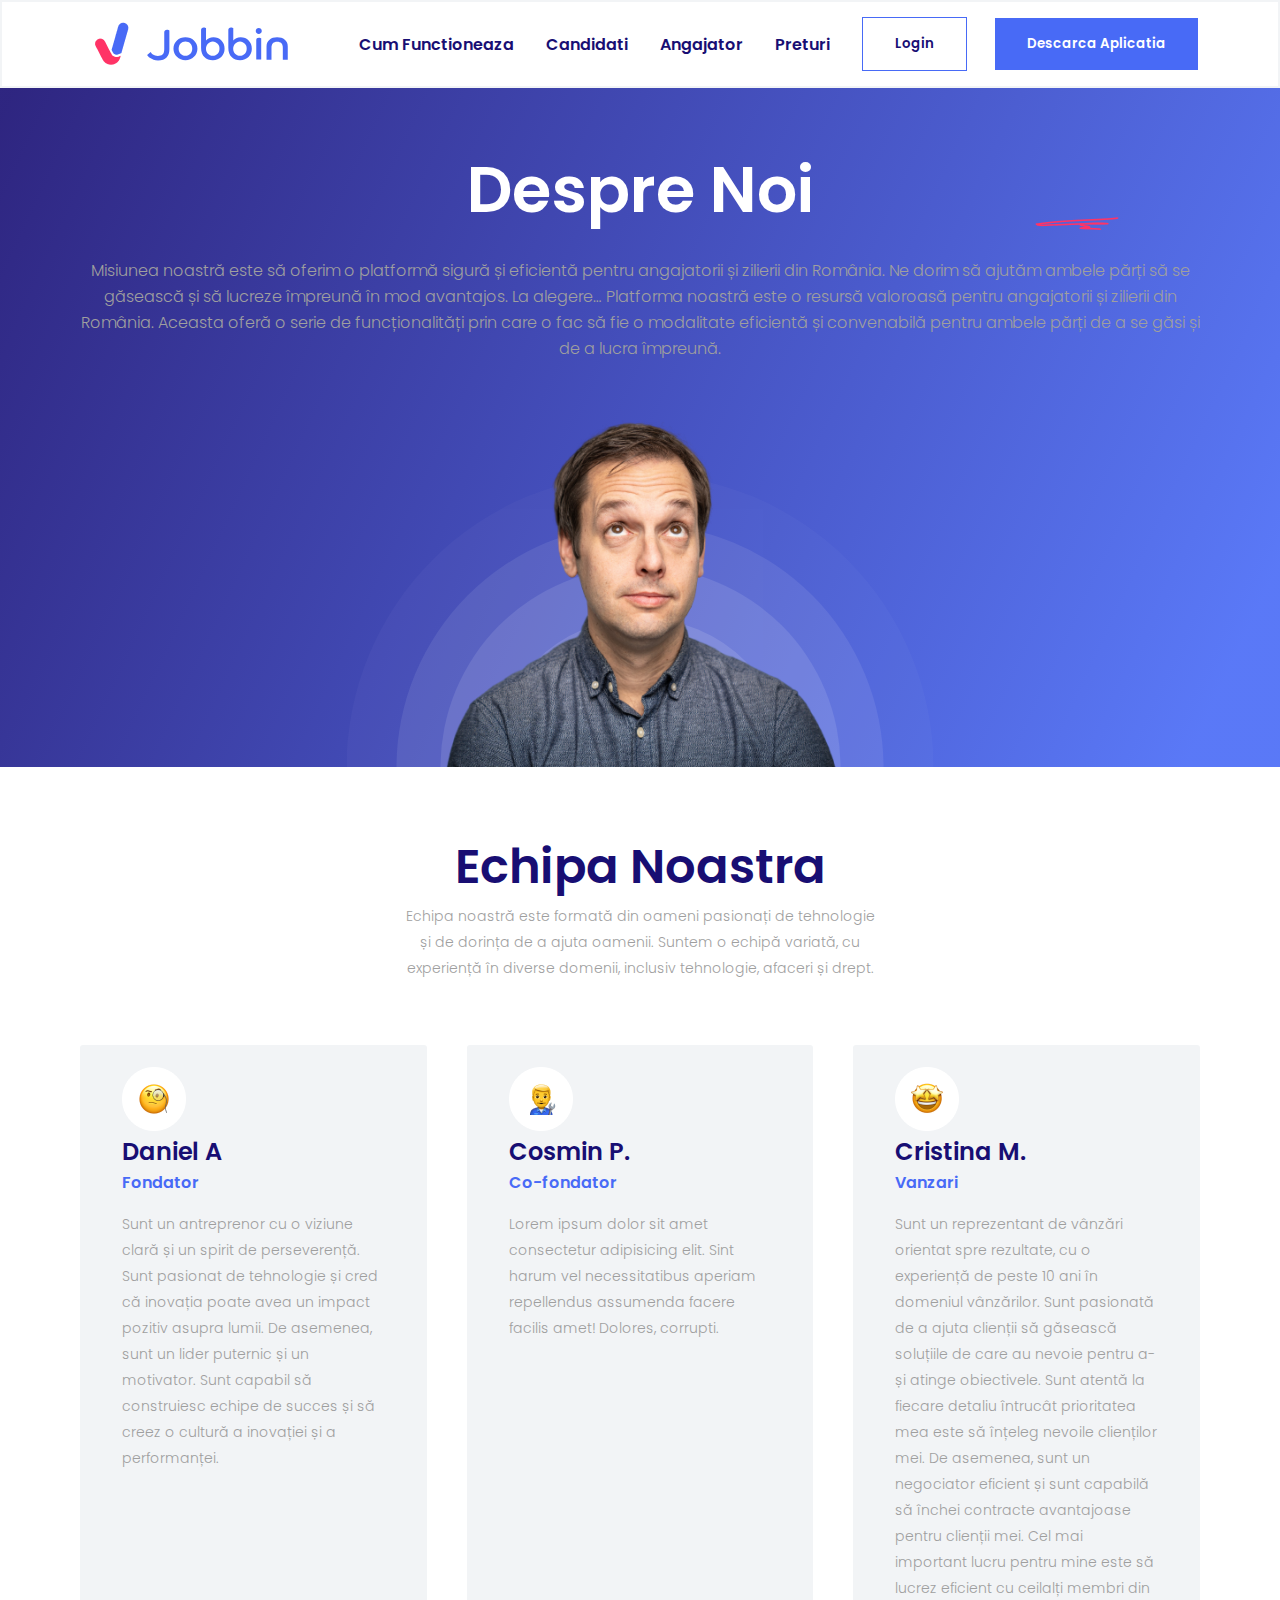
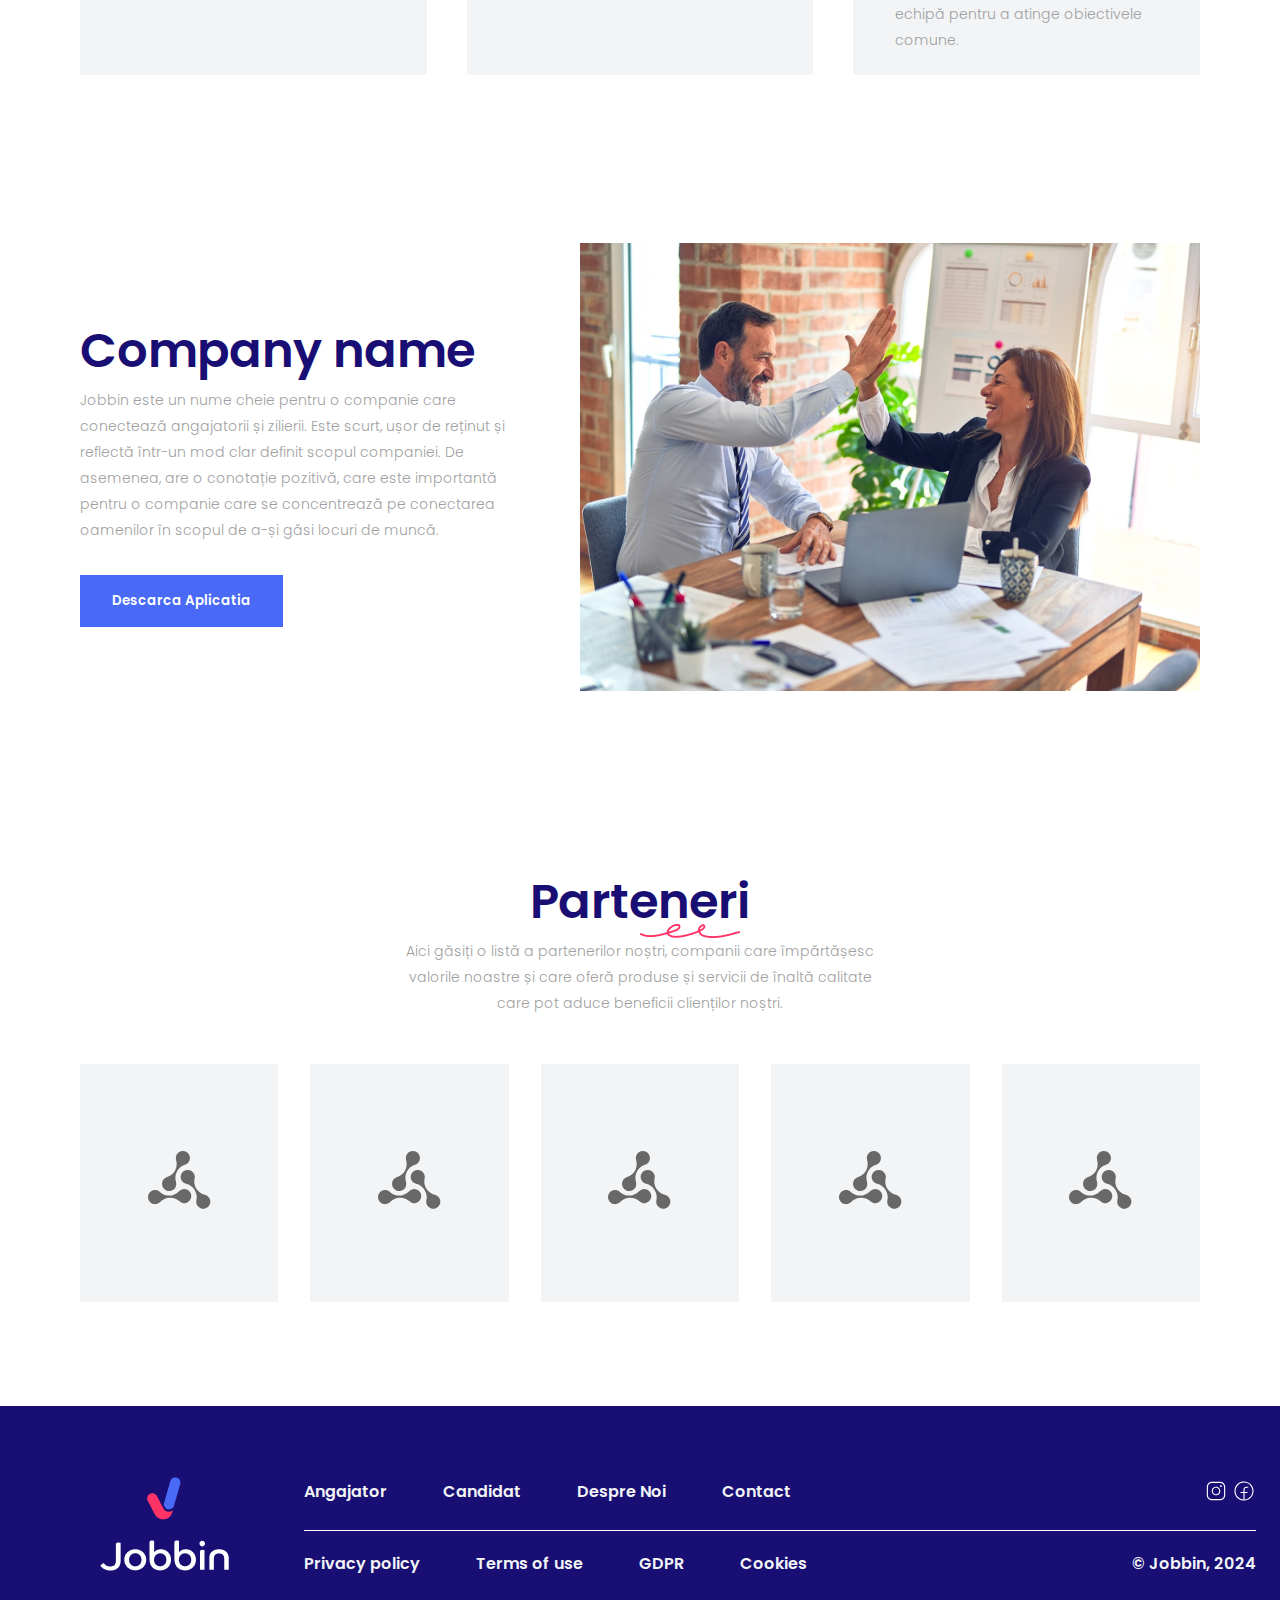
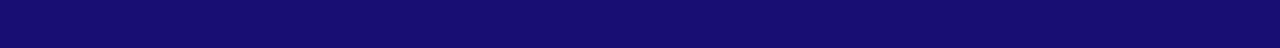
==== commit 1029ab0e: "update" ====
--- a/about-page.html
+++ b/about-page.html
@@ -26,7 +26,7 @@
                 <a href="./index.html#packages" class="menus nav-link">Preturi</a>
             </div>
             <div class="buttons-links">
-                <button class="employer-btn">Angajator</button>
+                <button class="employer-btn">Login</button>
                 <button class="download-btn-nav">Descarca Aplicatia</button>
             </div>
         </div>
@@ -212,10 +212,11 @@
                 <div class="footer-tos-links">
                     <a class="text-link" href="#">Privacy policy</a>
                     <a class="text-link" href="#">Terms of use</a>
-                    <a class="text-link" href="#">Legal</a>
+                    <a class="text-link" href="#">GDPR</a>
+                    <a class="text-link" href="#">Cookies</a>
                 </div>
                 <div class="watermark">
-                    <p>© Jobbin, 2021</p>
+                    <p>© Jobbin, 2024</p>
                 </div>
             </div>
         </div>
--- a/style.css
+++ b/style.css
@@ -689,7 +689,7 @@
 }
 
 .qna-header {
-  width: min-content;
+  /*width: min-content;*/
 }
 
 .q-selection {
@@ -905,6 +905,10 @@
   margin-top: 32px;
 }
 
+.frames-description {
+  padding-top: 8px;
+}
+
 @media only screen and (max-width: 500px) {
 
   /* font size mobile */
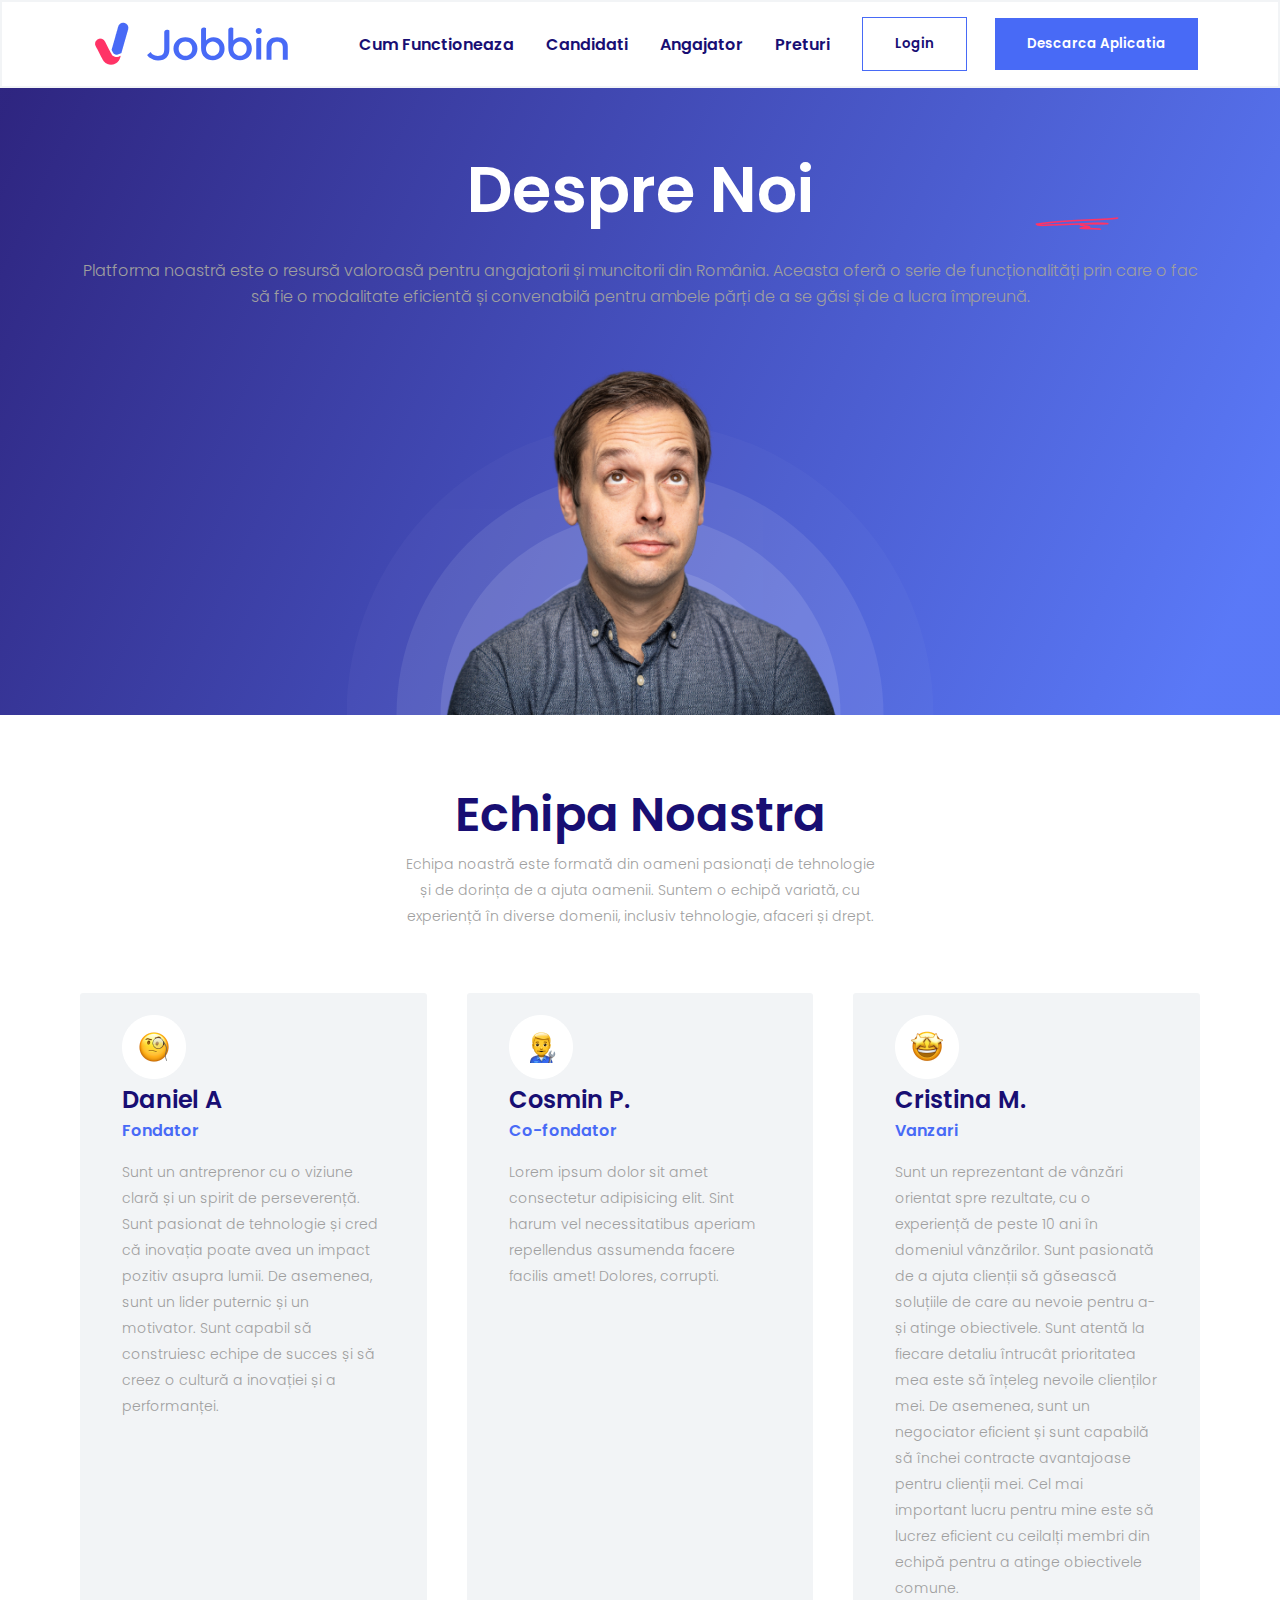
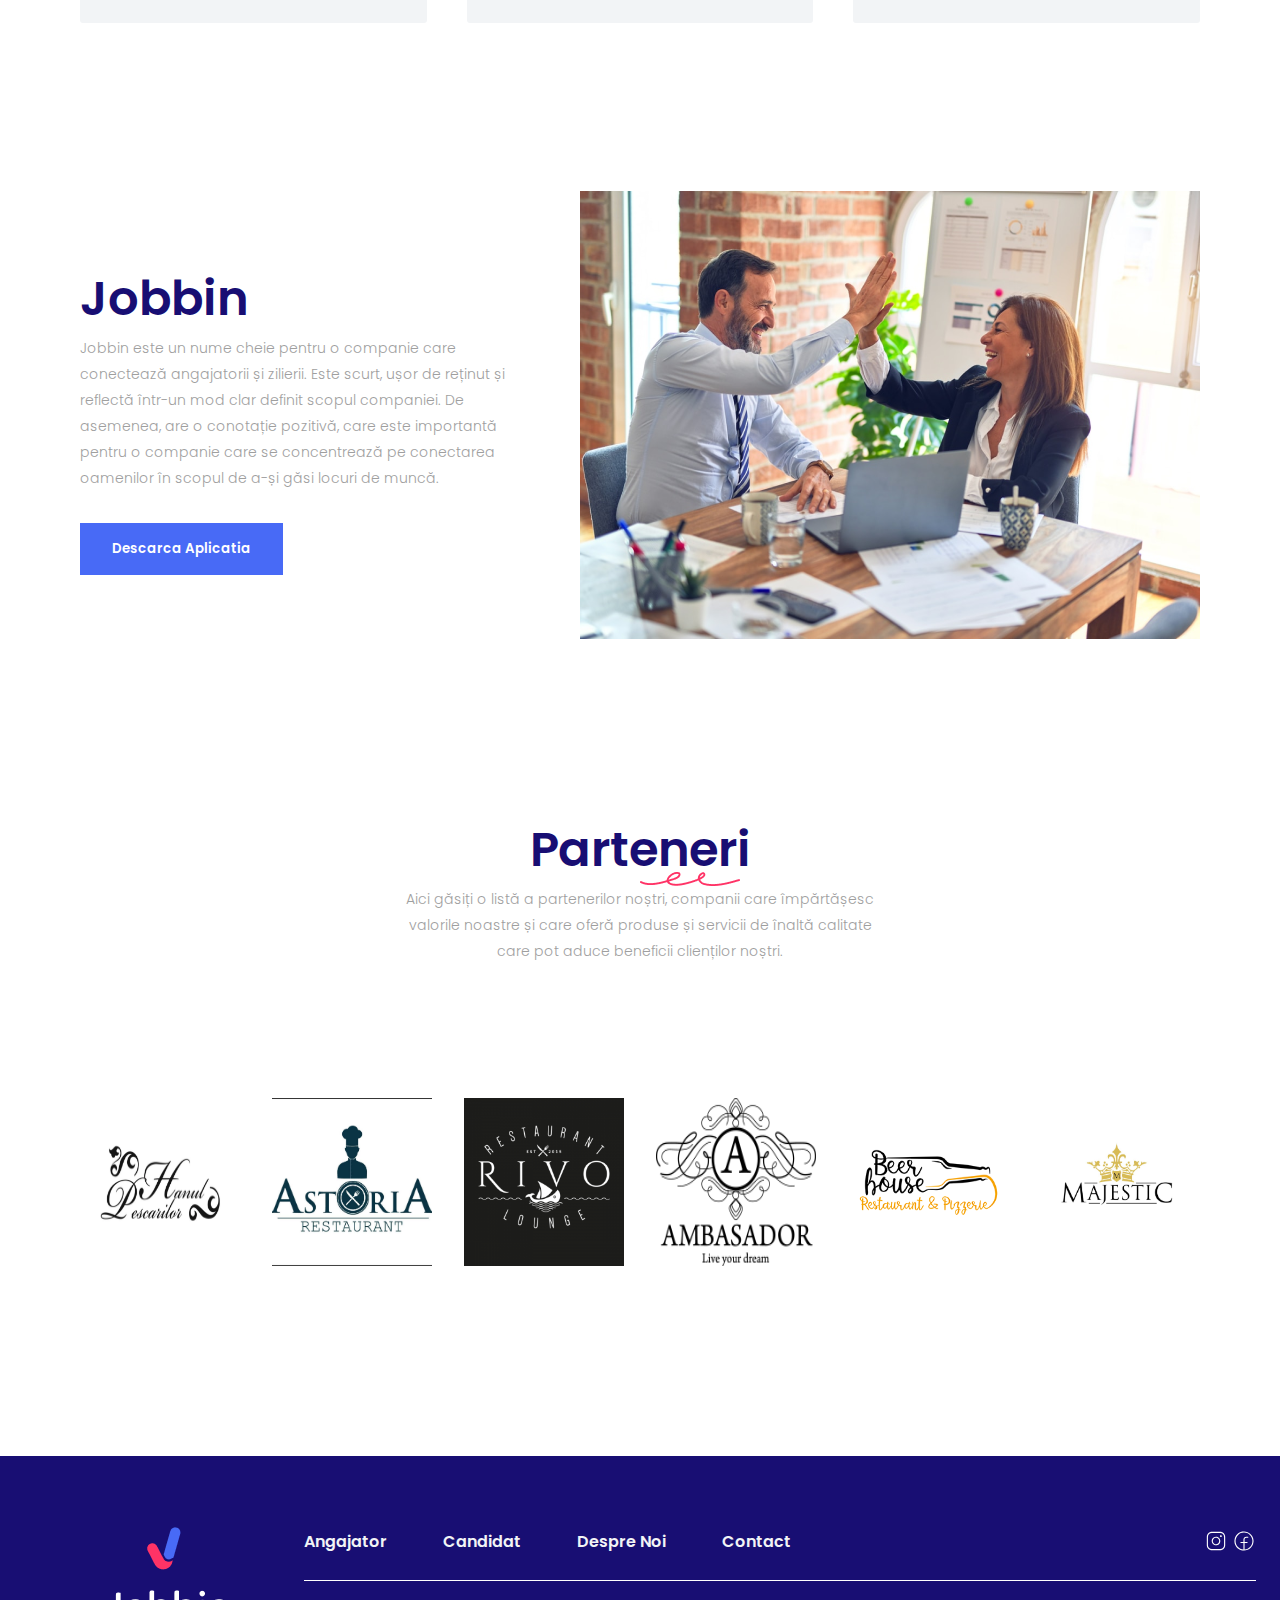
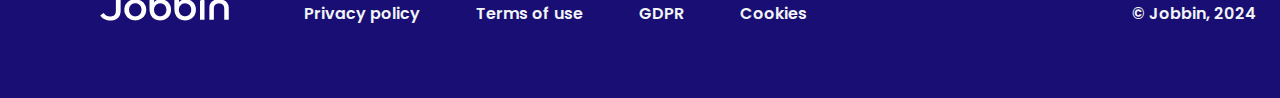
==== commit fd37da3a: "wip" ====
--- a/about-page.html
+++ b/about-page.html
@@ -50,13 +50,10 @@
                             <img id="red-highlight-main" src="./images/red-highlight.png"/>
                         </div>
                         <p class="main-section-description-employer grey-text light-font">
-                            Misiunea noastră este să oferim o platformă sigură și eficientă pentru angajatorii și
-                            zilierii din România. Ne dorim să ajutăm ambele părți să se găsească și să lucreze împreună
-                            în mod avantajos.
-                            La alegere…
-                            Platforma noastră este o resursă valoroasă pentru angajatorii și zilierii din România.
-                            Aceasta oferă o serie de funcționalități prin care o fac să fie o modalitate eficientă și
-                            convenabilă pentru ambele părți de a se găsi și de a lucra împreună.
+                            Platforma noastră este o resursă valoroasă pentru angajatorii și
+                            muncitorii din România. Aceasta oferă o serie de funcționalități prin
+                            care o fac să fie o modalitate eficientă și convenabilă pentru ambele
+                            părți de a se găsi și de a lucra împreună.
                         </p>
                     </div>
 
@@ -90,10 +87,12 @@
                         <h3 class="h3 title-style team-member-name">Daniel A</h3>
                         <p class="title-name">Fondator</p>
                         <p class="frames-description grey-text light-font">
-                            Sunt un antreprenor cu o viziune clară și un spirit de perseverență. Sunt pasionat de
-                            tehnologie și cred că inovația poate avea un impact pozitiv asupra lumii.
-                            De asemenea, sunt un lider puternic și un motivator. Sunt capabil să construiesc echipe de
-                            succes și să creez o cultură a inovației și a performanței.
+                            Sunt un antreprenor cu o viziune clară și un spirit de perseverență.
+                            Sunt pasionat de tehnologie și cred că inovația poate avea un impact
+                            pozitiv asupra lumii.
+                            De asemenea, sunt un lider puternic și un motivator. Sunt capabil să
+                            construiesc echipe de succes și să creez o cultură a inovației și a
+                            performanței.
                         </p>
                     </div>
                     <div class="frame-two">
@@ -110,14 +109,15 @@
                         <h3 class="h3 title-style team-member-name">Cristina M.</h3>
                         <p class="title-name">Vanzari</p>
                         <p class="frames-description grey-text light-font">
-                            Sunt un reprezentant de vânzări orientat spre rezultate, cu o experiență de peste 10 ani în
-                            domeniul vânzărilor. Sunt pasionată de a ajuta clienții să găsească soluțiile de care au
-                            nevoie pentru a-și atinge obiectivele.
-                            Sunt atentă la fiecare detaliu întrucât prioritatea mea este să înțeleg nevoile clienților
-                            mei. De asemenea, sunt un negociator eficient și sunt capabilă să închei contracte
-                            avantajoase pentru clienții mei.
-                            Cel mai important lucru pentru mine este să lucrez eficient cu ceilalți membri din echipă
-                            pentru a atinge obiectivele comune.
+                            Sunt un reprezentant de vânzări orientat spre rezultate, cu o
+                            experiență de peste 10 ani în domeniul vânzărilor. Sunt pasionată de a
+                            ajuta clienții să găsească soluțiile de care au nevoie pentru a-și atinge
+                            obiectivele.
+                            Sunt atentă la fiecare detaliu întrucât prioritatea mea este să înțeleg
+                            nevoile clienților mei. De asemenea, sunt un negociator eficient și sunt
+                            capabilă să închei contracte avantajoase pentru clienții mei.
+                            Cel mai important lucru pentru mine este să lucrez eficient cu ceilalți
+                            membri din echipă pentru a atinge obiectivele comune.
                         </p>
                     </div>
                 </div>
@@ -131,11 +131,12 @@
         <div class="desktop-container">
             <div class="about-company">
                 <div class="text-container">
-                    <h2 class="h2">Company name</h2>
+                    <h2 class="h2">Jobbin</h2>
                     <p class="grey-text light-font">Jobbin este un nume cheie pentru o companie care conectează
-                        angajatorii și zilierii. Este scurt, ușor de reținut și reflectă într-un mod clar definit scopul
-                        companiei. De asemenea, are o conotație pozitivă, care este importantă pentru o companie care se
-                        concentrează pe conectarea oamenilor în scopul de a-și găsi locuri de muncă.</p>
+                        angajatorii și zilierii. Este scurt, ușor de reținut și reflectă într-un mod
+                        clar definit scopul companiei. De asemenea, are o conotație pozitivă,
+                        care este importantă pentru o companie care se concentrează pe conectarea oamenilor în scopul de
+                        a-și găsi locuri de muncă.</p>
                     <button class="download-btn-nav">Descarca Aplicatia</button>
                 </div>
                 <div class="img-container">
@@ -160,26 +161,29 @@
 
             <div class="partners-icons">
                 <div class="prt-two-group">
-                    <div class="grey icons-prt">
-                        <img src="images/parteners-icon.svg"/>
-                    </div>
-                    <div class="grey icons-prt">
-                        <img src="images/parteners-icon.svg"/>
+                    <div class=" icons-prt">
+                        <img class="parteners-img" src="./images/hanulPescarilor.png"/>
+                    </div>
+                    <div class=" icons-prt">
+                        <img class="parteners-img" src="./images/astoria.jpeg"/>
                     </div>
                 </div>
 
                 <div class="prt-two-group">
-                    <div class="grey icons-prt">
-                        <img src="images/parteners-icon.svg"/>
-                    </div>
-                    <div class="grey icons-prt">
-                        <img src="images/parteners-icon.svg"/>
-                    </div>
-                </div>
-
-
-                <div class="grey icons-prt prt-last">
-                    <img src="images/parteners-icon.svg"/>
+                    <div class=" icons-prt">
+                        <img class="parteners-img" src="./images/profilRivo.png"/>
+                    </div>
+                    <div class=" icons-prt">
+                        <img class="parteners-img" src="./images/logoAmbasador.png"/>
+                    </div>
+                </div>
+
+                <div class=" icons-prt prt-last">
+                    <img class="parteners-img" src="./images/beer-house-oradea.png"/>
+                </div>
+
+                <div class=" icons-prt prt-last">
+                    <img class="parteners-img" src="./images/majestic.jpeg"/>
                 </div>
             </div>
         </div>
--- a/style.css
+++ b/style.css
@@ -673,7 +673,7 @@
 
 .partners-icons {
   display: grid;
-  grid-template-columns: repeat(5, 1fr);
+  grid-template-columns: repeat(6, 1fr);
   gap: 32px;
   margin-top: 48px;
 }
@@ -682,6 +682,11 @@
   padding-top: 86px;
   padding-bottom: 86px;
   text-align: center;
+}
+
+.parteners-img {
+  width: 100%;
+  height: 100%;
 }
 
 .qna-description {
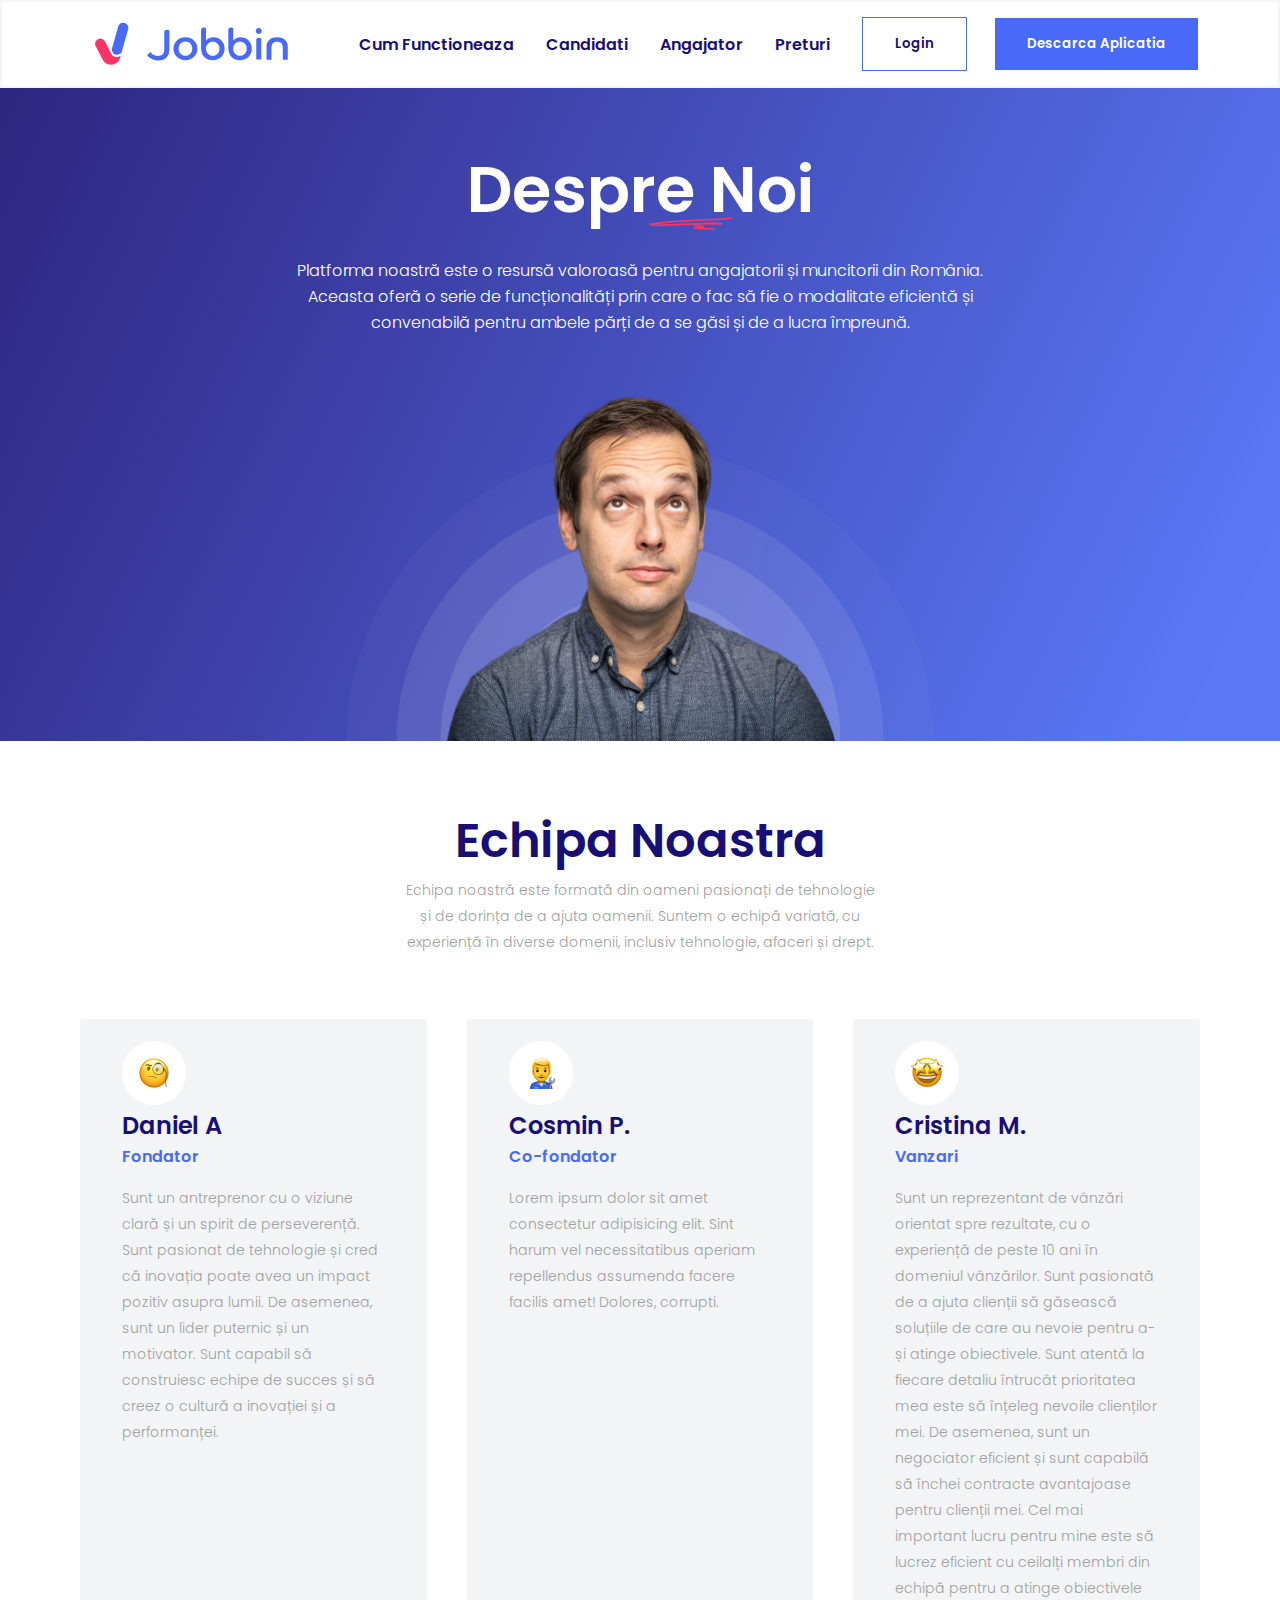
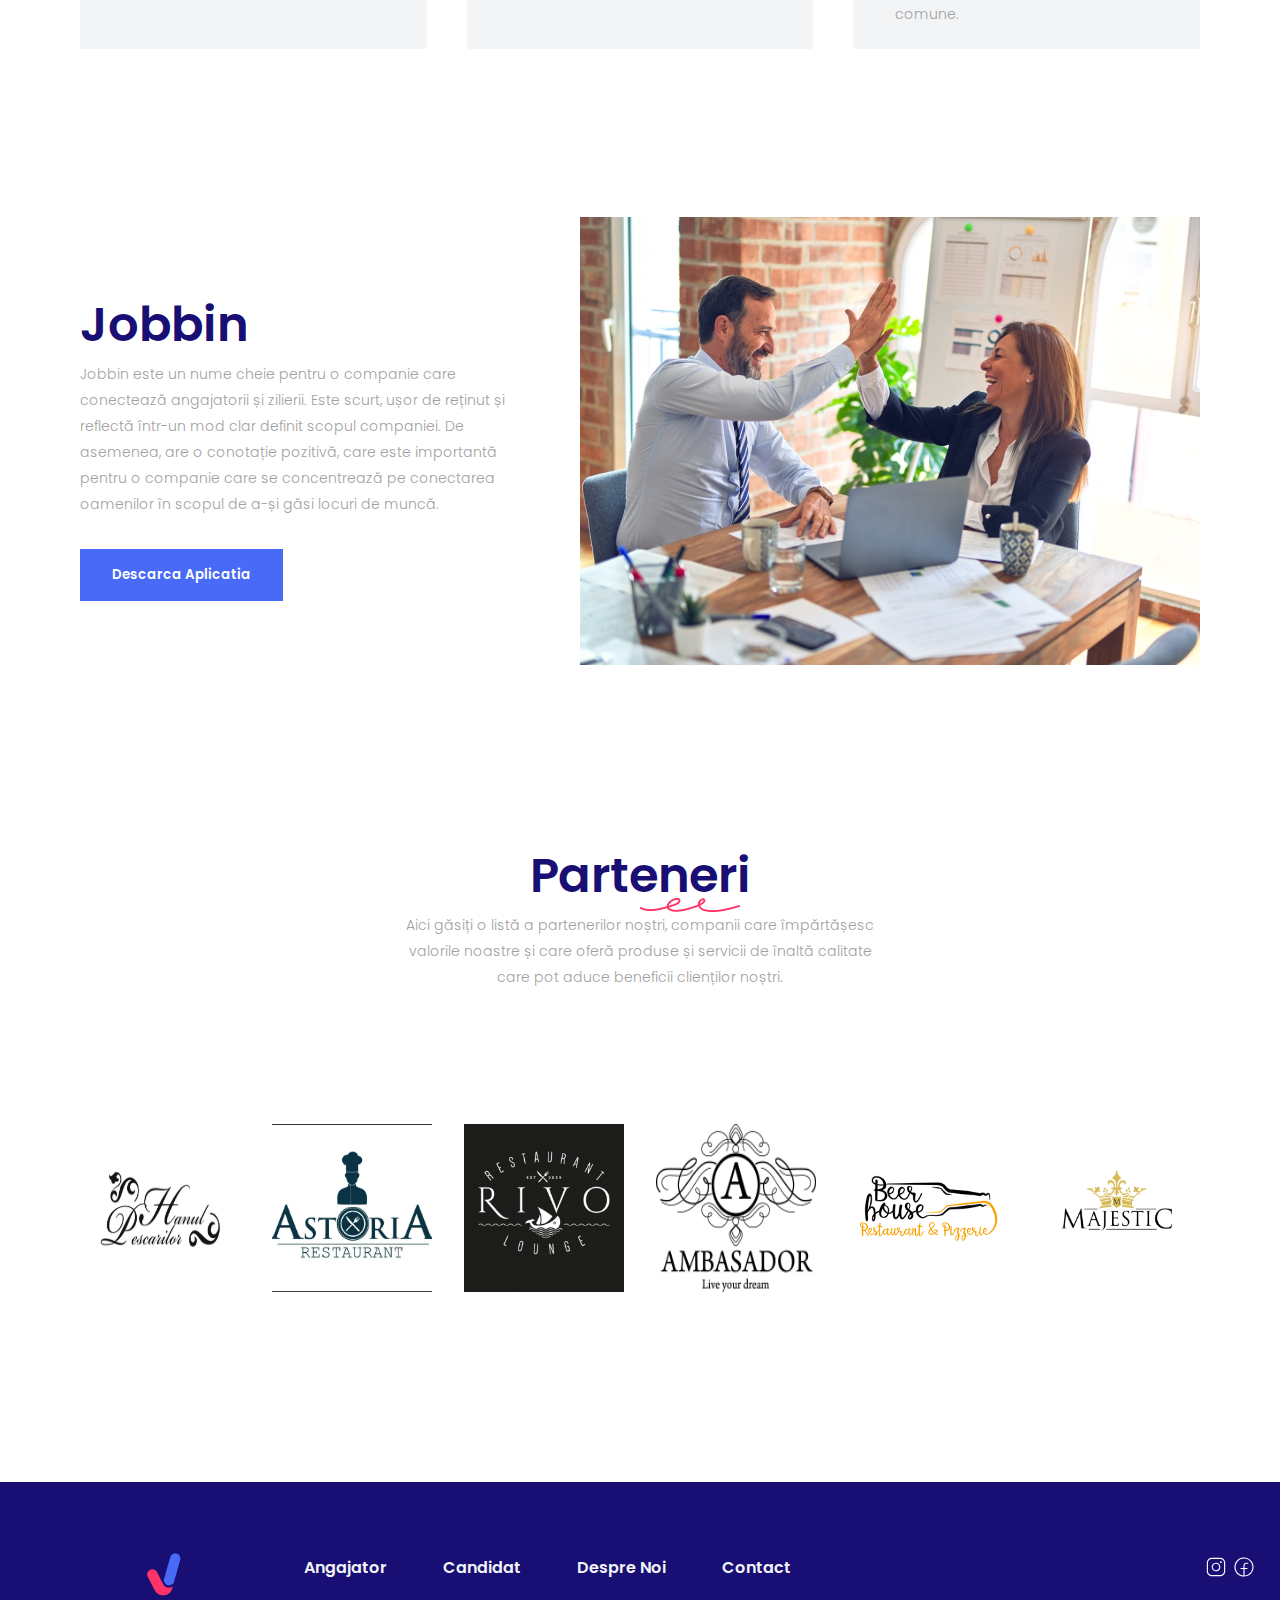
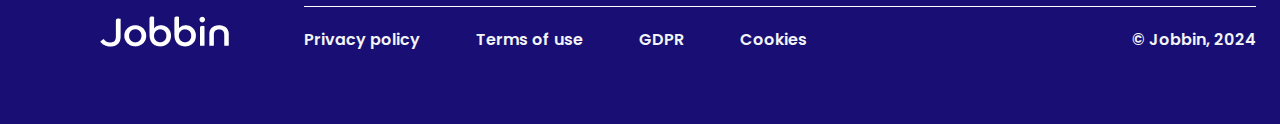
==== commit de42cd40: "done" ====
--- a/about-page.html
+++ b/about-page.html
@@ -42,14 +42,15 @@
         <div class="desktop-container blue">
             <div id="hero">
                 <div class="main-employer">
+                    
                     <div class="text-section-employer">
-                        <div class="main-text-title-employer">
+                        <div class="main-text-title-employer extra-page-style">
                             <h1 class="h1-employer title-style">
                                 Despre Noi
                             </h1>
                             <img id="red-highlight-main" src="./images/red-highlight.png"/>
                         </div>
-                        <p class="main-section-description-employer grey-text light-font">
+                        <p class="main-section-description-employer white-text light-font extra-page-style-description">
                             Platforma noastră este o resursă valoroasă pentru angajatorii și
                             muncitorii din România. Aceasta oferă o serie de funcționalități prin
                             care o fac să fie o modalitate eficientă și convenabilă pentru ambele
@@ -63,6 +64,7 @@
                         <img id="lp-main-mobile" src="./images/team_guy_mobile.png"/>
                         <img id="lp-main-circle-mobile" src="./images/lp_main_circle_mobile.png"/>
                     </div>
+
                 </div>
             </div>
         </div>
--- a/style.css
+++ b/style.css
@@ -1,3 +1,23 @@
+@font-face {
+  font-family: Poppins;
+  src: url("Poppins/Poppins-SemiBold.ttf");
+}
+
+.white-text {
+  line-height: 26px;
+  color: white;
+}
+
+@font-face {
+  font-family: Poppins-light;
+  src: url("Poppins/Poppins-Light.ttf");
+}
+
+@font-face {
+  font-family: Poor-Story;
+  src: url("./Poor_Story/PoorStory-Regular.ttf");
+}
+
 * {
   margin: 0;
   padding: 0;
@@ -5,24 +25,6 @@
   font-family: Poppins;
 }
 
-@font-face {
-  font-family: Poppins;
-  src: url("Poppins/Poppins-SemiBold.ttf");
-}
-
-@font-face {
-  font-family: Poppins-light;
-  src: url("Poppins/Poppins-Light.ttf");
-}
-
-@font-face {
-  font-family: Poor-Story;
-  src: url("./Poor_Story/PoorStory-Regular.ttf");
-}
-
-/* TODO: check all font sizes again and put them here, for mobile too */
-/* font size desktop */
-
 .i4ewOd-pzNkMb-tJHJj {
   display: none !important;
 }
@@ -30,6 +32,7 @@
 #contact {
   margin-bottom: 60px;
 }
+
 .menus {
   font-size: 16px;
 }
@@ -37,7 +40,6 @@
 .menu-cta {
   display: flex;
 }
-
 
 h1 {
   font-size: 50px;
@@ -143,7 +145,7 @@
   width: 100%;
   text-wrap: wrap;
   margin-right: 24px;
- 
+
 }
 
 /*.bg-image {*/
@@ -165,7 +167,7 @@
 
 .first-package .plan-info-item:not(:last-child),
 .second-package .plan-info-item:not(:last-child),
-.third-package .plan-info-item:not(:last-child){
+.third-package .plan-info-item:not(:last-child) {
   margin-bottom: 12px;
 }
 
@@ -192,7 +194,7 @@
 
 .plan-info-details {
   font-size: 14px;
-  color:#486AF6;
+  color: #486AF6;
 }
 
 .bg-lines {
@@ -389,6 +391,16 @@
   width: 100%;
 }
 
+.extra-page-style-description {
+  max-width: 700px;
+  margin: auto;
+}
+
+.extra-page-style {
+  width: fit-content;
+  margin: auto;
+}
+
 .h3 {
   color: #180e73;
   line-height: 28px;
@@ -532,7 +544,9 @@
   transform: rotate(180deg);
 }
 
-.money-icon, .coin-icon, .lock-icon {
+.money-icon,
+.coin-icon,
+.lock-icon {
   padding: 18px;
   border-radius: 50%;
   justify-items: center;
@@ -628,16 +642,16 @@
 }
 
 .line-through {
-  color:red;
-  text-decoration:line-through;
+  color: red;
+  text-decoration: line-through;
   font-size: 24px;
-  width:100%;
+  width: 100%;
   text-align: end;
   display: block;
 }
 
 .price-discount {
-  color:#486AF6;
+  color: #486AF6;
   text-align: end;
   font-size: 24px;
 }
@@ -799,11 +813,11 @@
 }
 
 .f-nav-links {
-  display:flex;
+  display: flex;
   gap: 56px;
 }
 
-.text-link{
+.text-link {
   text-decoration: none;
   color: #f2f4f6;
 }
@@ -871,7 +885,7 @@
 }
 
 .blue-section #red-highlight-main {
-  bottom:-16px;
+  bottom: -16px;
   right: 50px;
 }
 
@@ -918,7 +932,8 @@
 
   /* font size mobile */
 
-  h1, .h1-employer {
+  h1,
+  .h1-employer {
     font-size: 40px;
   }
 
@@ -1035,11 +1050,12 @@
     width: 100%;
     margin-top: 78px;
     display: none;
-    display:flex;
+    display: flex;
     flex-direction: column;
     align-items: start;
     text-align: start;
   }
+
   .menus-links {
     display: flex;
     flex-direction: column;
@@ -1192,9 +1208,9 @@
     font-size: 14px;
   }
 
-.footer-navigate-links {
-  margin-top: 32px;
-}
+  .footer-navigate-links {
+    margin-top: 32px;
+  }
 
   .f-nav-links {
 
@@ -1233,7 +1249,7 @@
     border: 1px solid #486AF6;
     height: fit-content;
     width: fit-content;
-    display:flex;
+    display: flex;
     align-items: center;
     justify-content: center;
   }
@@ -1337,7 +1353,7 @@
   .panels {
     order: 2;
   }
-  
+
   .contact-img {
     width: 100%;
   }
@@ -1350,4 +1366,4 @@
     width: 100%;
     margin-top: 24px;
   }
-}
+}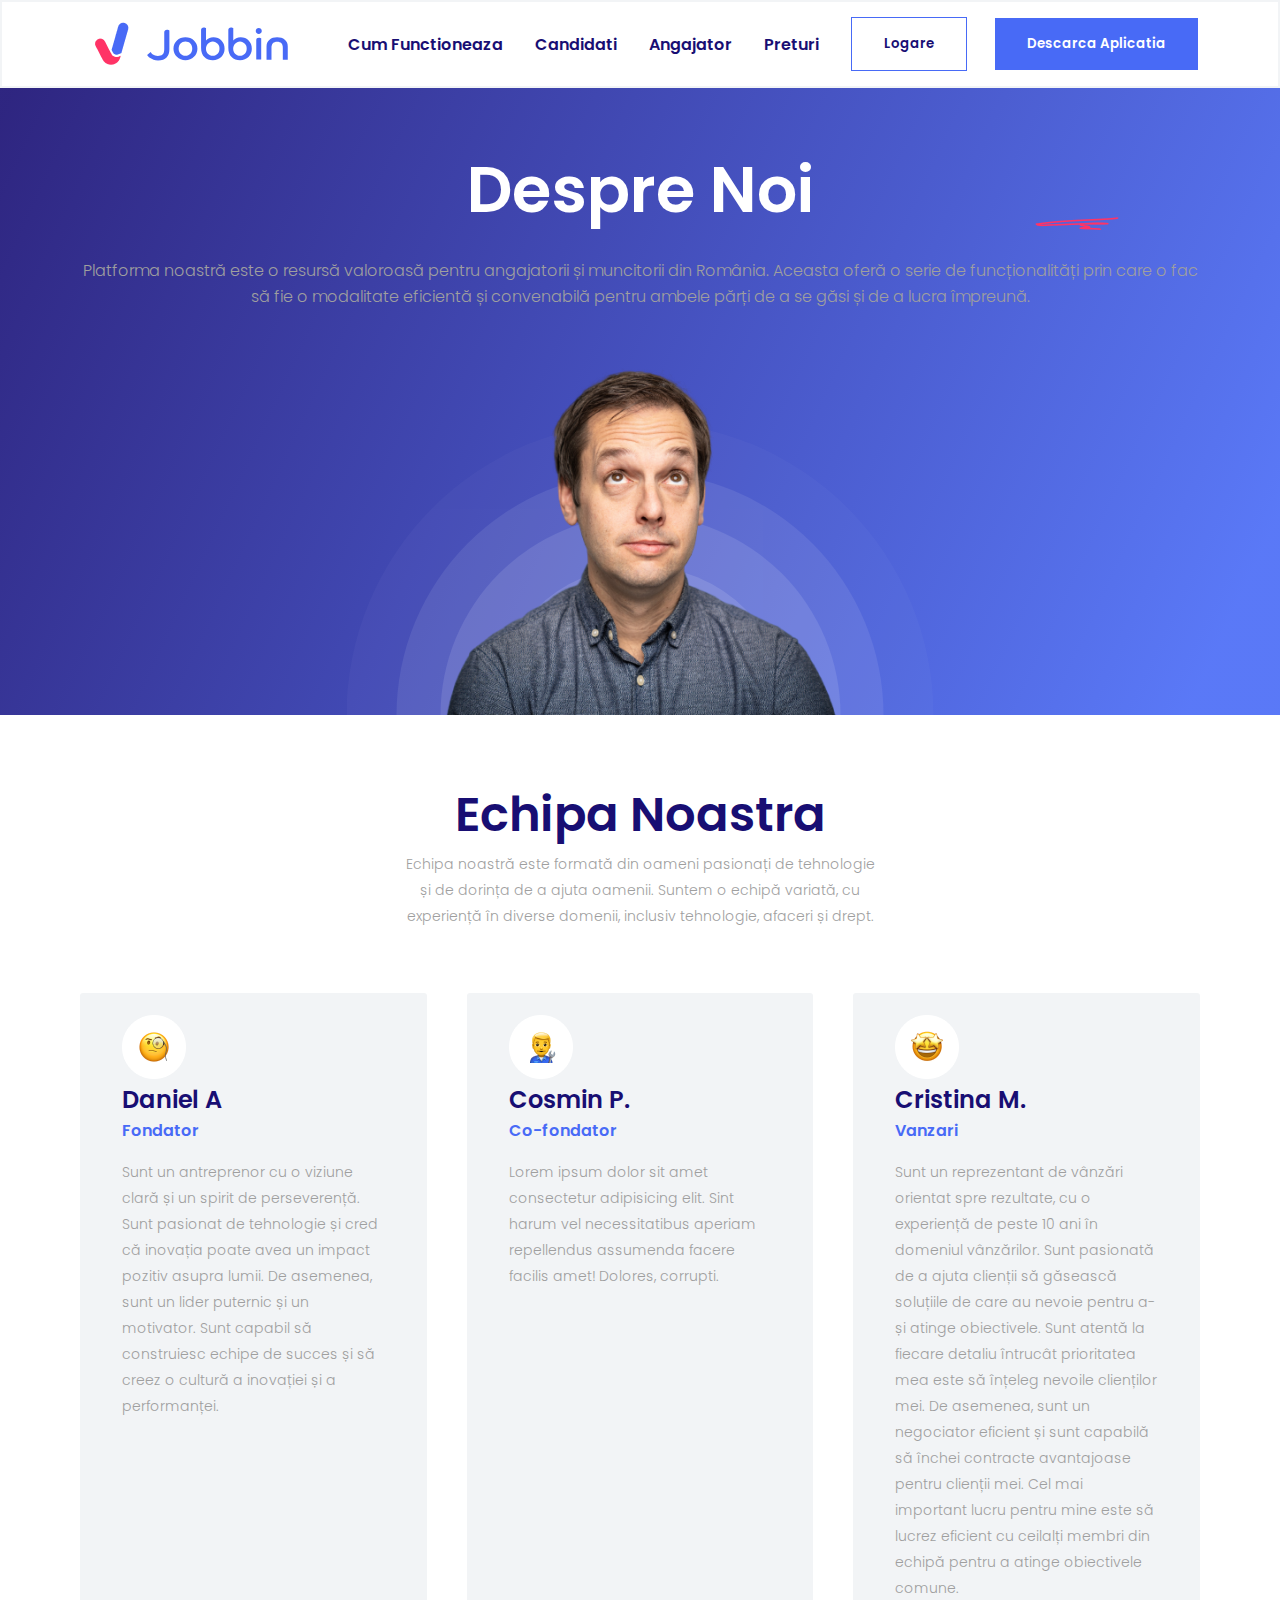
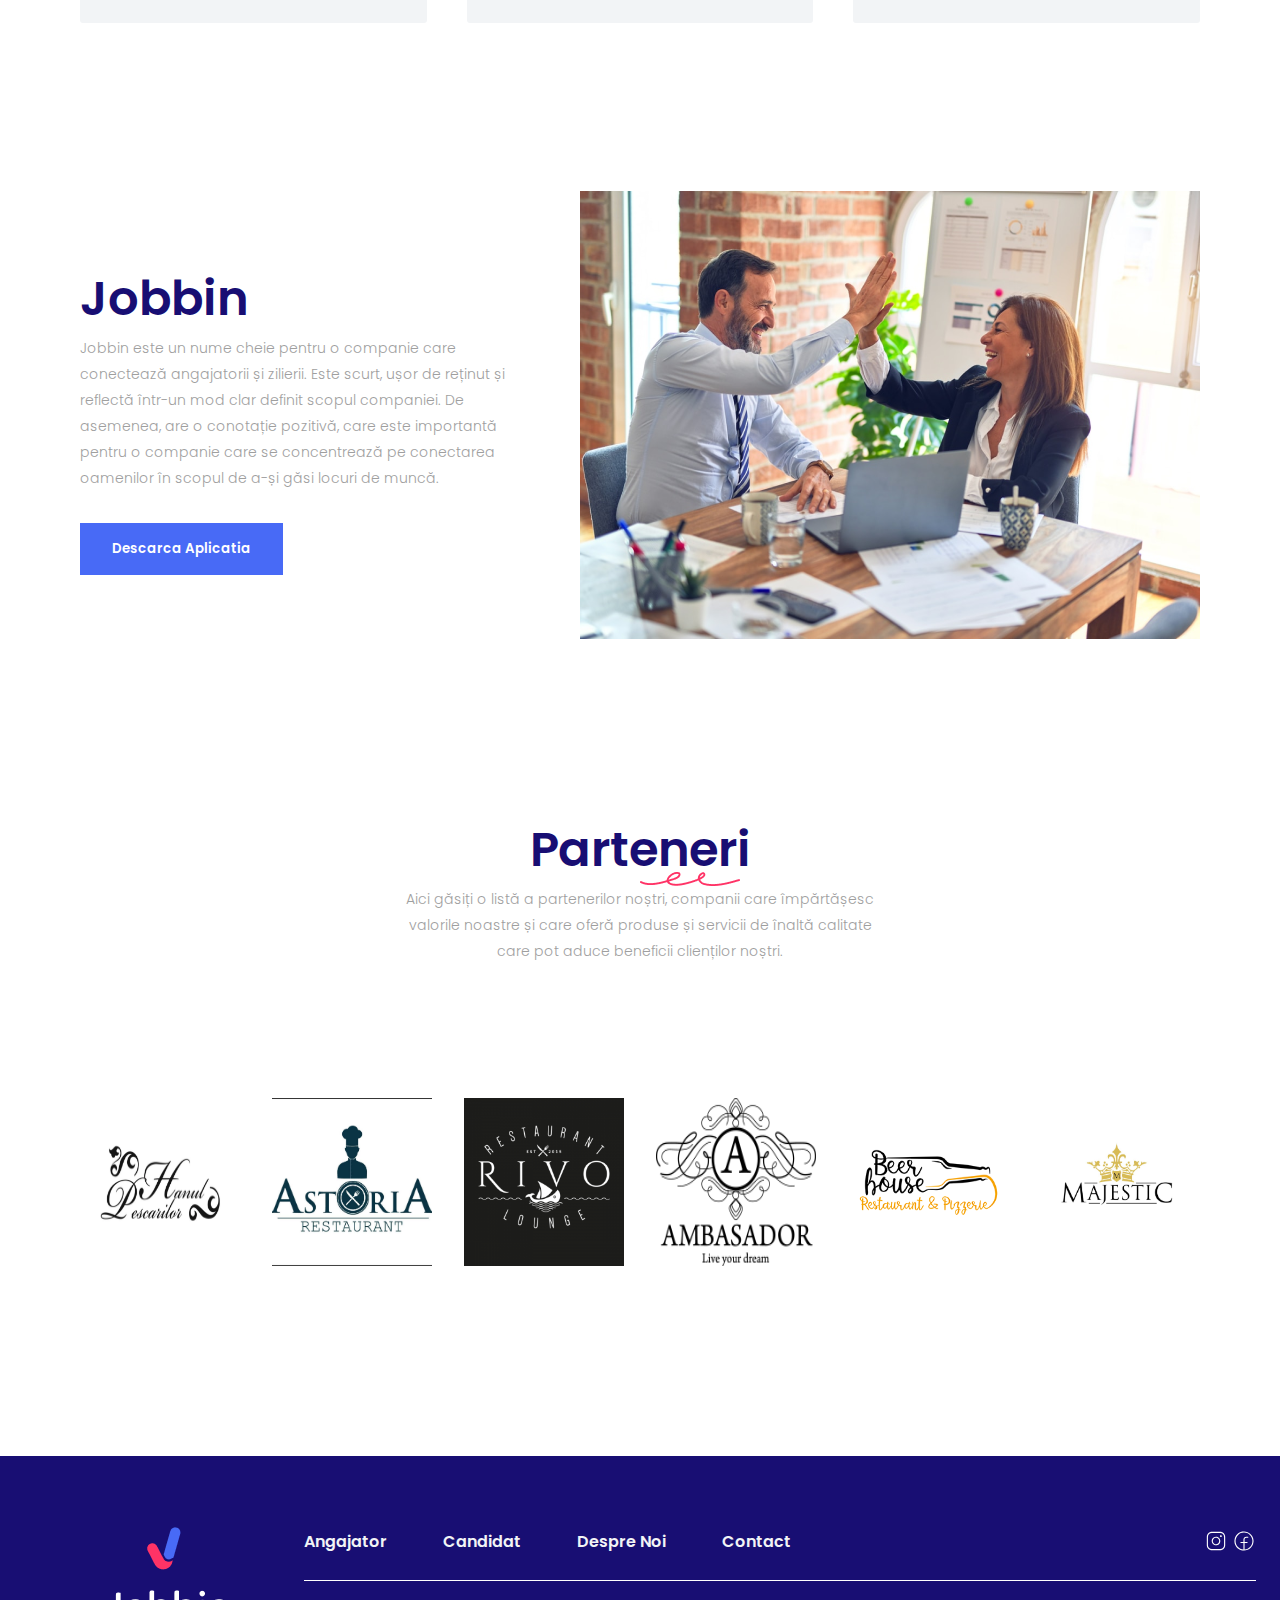
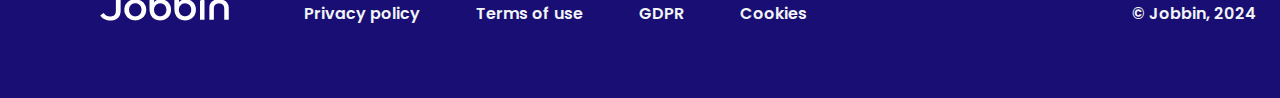
==== commit 4daa6408: "wip" ====
--- a/about-page.html
+++ b/about-page.html
@@ -26,7 +26,7 @@
                 <a href="./index.html#packages" class="menus nav-link">Preturi</a>
             </div>
             <div class="buttons-links">
-                <button class="employer-btn">Login</button>
+                <button class="employer-btn">Logare</button>
                 <button class="download-btn-nav">Descarca Aplicatia</button>
             </div>
         </div>
@@ -42,15 +42,14 @@
         <div class="desktop-container blue">
             <div id="hero">
                 <div class="main-employer">
-                    
                     <div class="text-section-employer">
-                        <div class="main-text-title-employer extra-page-style">
+                        <div class="main-text-title-employer">
                             <h1 class="h1-employer title-style">
                                 Despre Noi
                             </h1>
                             <img id="red-highlight-main" src="./images/red-highlight.png"/>
                         </div>
-                        <p class="main-section-description-employer white-text light-font extra-page-style-description">
+                        <p class="main-section-description-employer grey-text light-font">
                             Platforma noastră este o resursă valoroasă pentru angajatorii și
                             muncitorii din România. Aceasta oferă o serie de funcționalități prin
                             care o fac să fie o modalitate eficientă și convenabilă pentru ambele
@@ -64,7 +63,6 @@
                         <img id="lp-main-mobile" src="./images/team_guy_mobile.png"/>
                         <img id="lp-main-circle-mobile" src="./images/lp_main_circle_mobile.png"/>
                     </div>
-
                 </div>
             </div>
         </div>
@@ -139,7 +137,7 @@
                         clar definit scopul companiei. De asemenea, are o conotație pozitivă,
                         care este importantă pentru o companie care se concentrează pe conectarea oamenilor în scopul de
                         a-și găsi locuri de muncă.</p>
-                    <button class="download-btn-nav">Descarca Aplicatia</button>
+                    <button id="download-app" class="download-btn-nav">Descarca Aplicatia</button>
                 </div>
                 <div class="img-container">
                     <img src="./images/team-img.png"/>
@@ -202,8 +200,8 @@
         <div class="footer-main">
             <div class="footer-navigate-links">
                 <div class="f-nav-links">
-                    <a class="text-link" href="./employer-page.html">Angajator</a>
-                    <a class="text-link" href="./candidate-page.html">Candidat</a>
+                    <a class="text-link" href="angajatori.html">Angajator</a>
+                    <a class="text-link" href="candidati.html">Candidat</a>
                     <a class="text-link" href="./about-page.html">Despre Noi</a>
                     <a class="text-link" href="./contact-page.html">Contact</a>
                 </div>
--- a/style.css
+++ b/style.css
@@ -1,23 +1,3 @@
-@font-face {
-  font-family: Poppins;
-  src: url("Poppins/Poppins-SemiBold.ttf");
-}
-
-.white-text {
-  line-height: 26px;
-  color: white;
-}
-
-@font-face {
-  font-family: Poppins-light;
-  src: url("Poppins/Poppins-Light.ttf");
-}
-
-@font-face {
-  font-family: Poor-Story;
-  src: url("./Poor_Story/PoorStory-Regular.ttf");
-}
-
 * {
   margin: 0;
   padding: 0;
@@ -25,6 +5,24 @@
   font-family: Poppins;
 }
 
+@font-face {
+  font-family: Poppins;
+  src: url("Poppins/Poppins-SemiBold.ttf");
+}
+
+@font-face {
+  font-family: Poppins-light;
+  src: url("Poppins/Poppins-Light.ttf");
+}
+
+@font-face {
+  font-family: Poor-Story;
+  src: url("./Poor_Story/PoorStory-Regular.ttf");
+}
+
+/* TODO: check all font sizes again and put them here, for mobile too */
+/* font size desktop */
+
 .i4ewOd-pzNkMb-tJHJj {
   display: none !important;
 }
@@ -32,7 +30,6 @@
 #contact {
   margin-bottom: 60px;
 }
-
 .menus {
   font-size: 16px;
 }
@@ -40,6 +37,7 @@
 .menu-cta {
   display: flex;
 }
+
 
 h1 {
   font-size: 50px;
@@ -145,7 +143,7 @@
   width: 100%;
   text-wrap: wrap;
   margin-right: 24px;
-
+ 
 }
 
 /*.bg-image {*/
@@ -167,7 +165,7 @@
 
 .first-package .plan-info-item:not(:last-child),
 .second-package .plan-info-item:not(:last-child),
-.third-package .plan-info-item:not(:last-child) {
+.third-package .plan-info-item:not(:last-child){
   margin-bottom: 12px;
 }
 
@@ -194,7 +192,7 @@
 
 .plan-info-details {
   font-size: 14px;
-  color: #486AF6;
+  color:#486AF6;
 }
 
 .bg-lines {
@@ -391,16 +389,6 @@
   width: 100%;
 }
 
-.extra-page-style-description {
-  max-width: 700px;
-  margin: auto;
-}
-
-.extra-page-style {
-  width: fit-content;
-  margin: auto;
-}
-
 .h3 {
   color: #180e73;
   line-height: 28px;
@@ -544,9 +532,7 @@
   transform: rotate(180deg);
 }
 
-.money-icon,
-.coin-icon,
-.lock-icon {
+.money-icon, .coin-icon, .lock-icon {
   padding: 18px;
   border-radius: 50%;
   justify-items: center;
@@ -642,16 +628,16 @@
 }
 
 .line-through {
-  color: red;
-  text-decoration: line-through;
+  color:red;
+  text-decoration:line-through;
   font-size: 24px;
-  width: 100%;
+  width:100%;
   text-align: end;
   display: block;
 }
 
 .price-discount {
-  color: #486AF6;
+  color:#486AF6;
   text-align: end;
   font-size: 24px;
 }
@@ -760,7 +746,7 @@
 
 .red-asterix-candidates {
   position: absolute;
-  right: -8px;
+  right: -18px;
 }
 
 .red-asterix-employer {
@@ -813,11 +799,11 @@
 }
 
 .f-nav-links {
-  display: flex;
+  display:flex;
   gap: 56px;
 }
 
-.text-link {
+.text-link{
   text-decoration: none;
   color: #f2f4f6;
 }
@@ -885,7 +871,7 @@
 }
 
 .blue-section #red-highlight-main {
-  bottom: -16px;
+  bottom:-16px;
   right: 50px;
 }
 
@@ -932,8 +918,7 @@
 
   /* font size mobile */
 
-  h1,
-  .h1-employer {
+  h1, .h1-employer {
     font-size: 40px;
   }
 
@@ -1050,12 +1035,11 @@
     width: 100%;
     margin-top: 78px;
     display: none;
-    display: flex;
+    display:flex;
     flex-direction: column;
     align-items: start;
     text-align: start;
   }
-
   .menus-links {
     display: flex;
     flex-direction: column;
@@ -1208,9 +1192,9 @@
     font-size: 14px;
   }
 
-  .footer-navigate-links {
-    margin-top: 32px;
-  }
+.footer-navigate-links {
+  margin-top: 32px;
+}
 
   .f-nav-links {
 
@@ -1249,7 +1233,7 @@
     border: 1px solid #486AF6;
     height: fit-content;
     width: fit-content;
-    display: flex;
+    display:flex;
     align-items: center;
     justify-content: center;
   }
@@ -1353,7 +1337,7 @@
   .panels {
     order: 2;
   }
-
+  
   .contact-img {
     width: 100%;
   }
@@ -1366,4 +1350,4 @@
     width: 100%;
     margin-top: 24px;
   }
-}+}
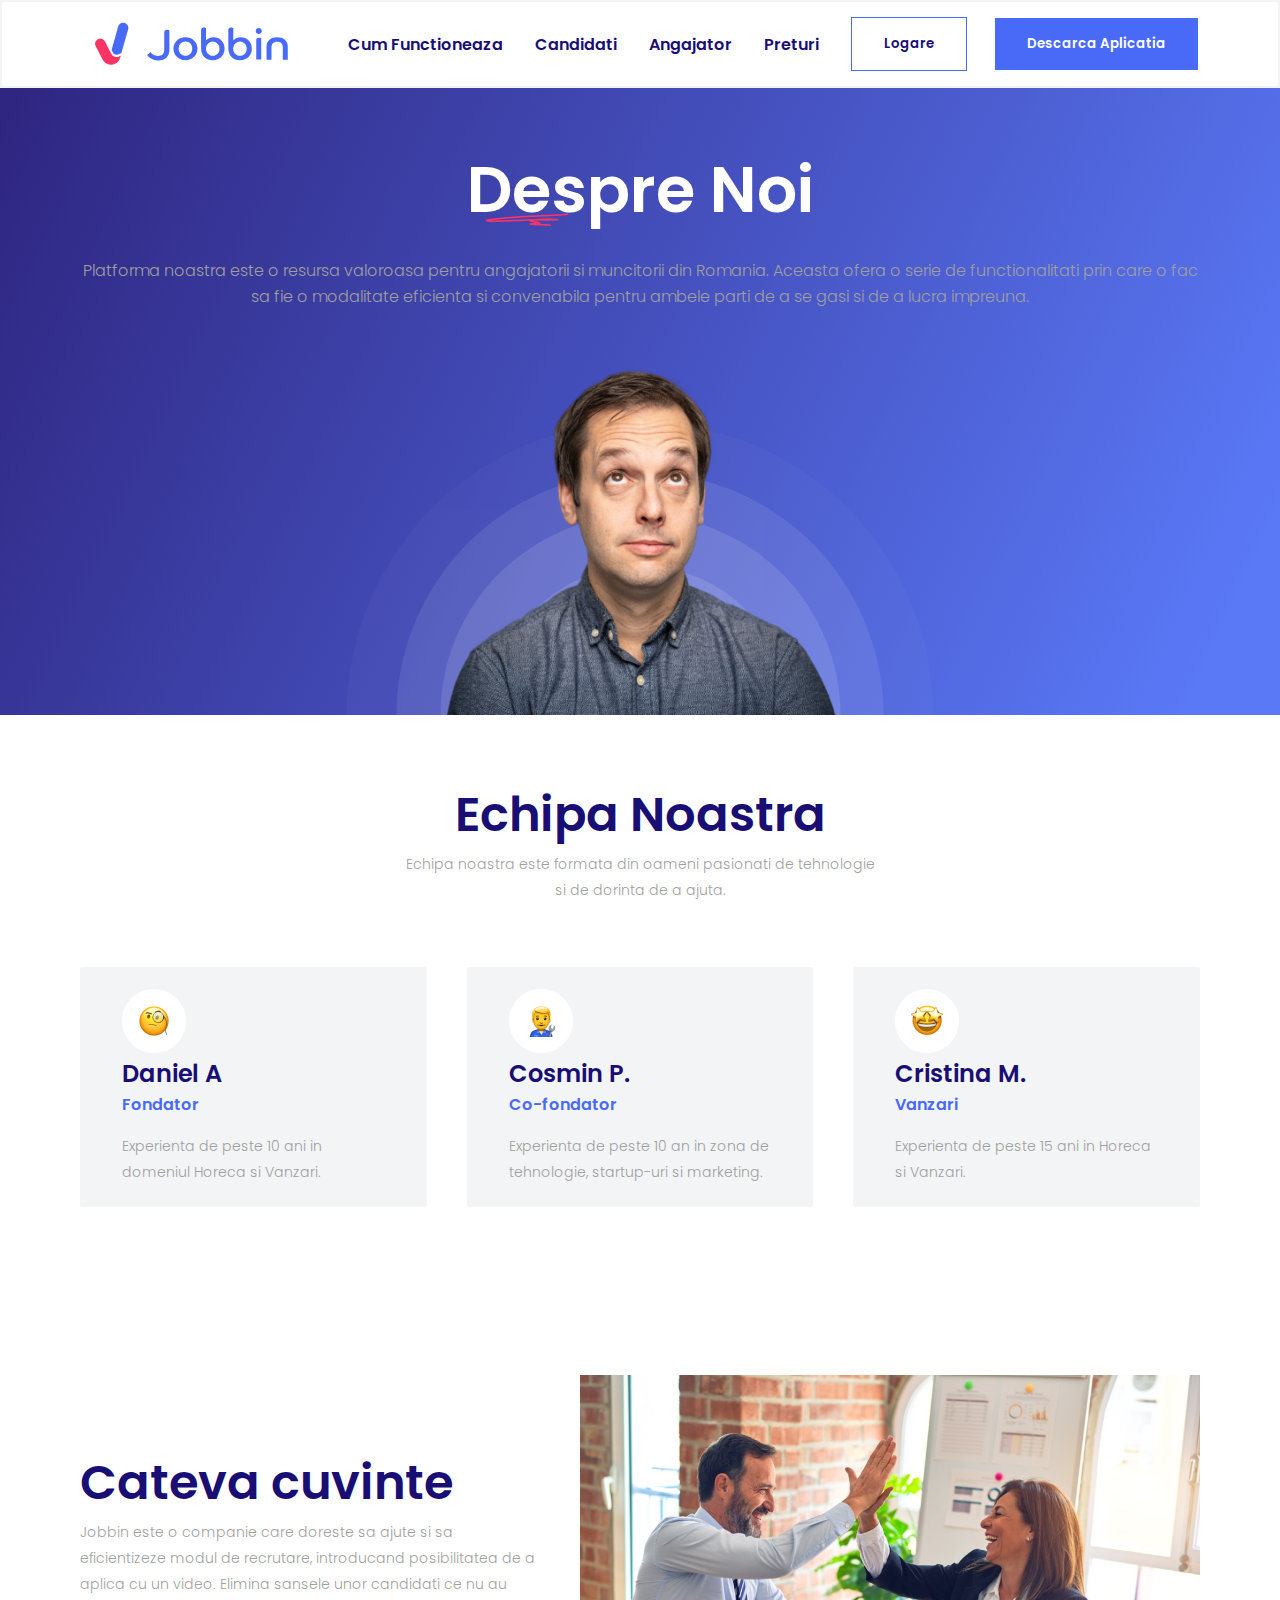
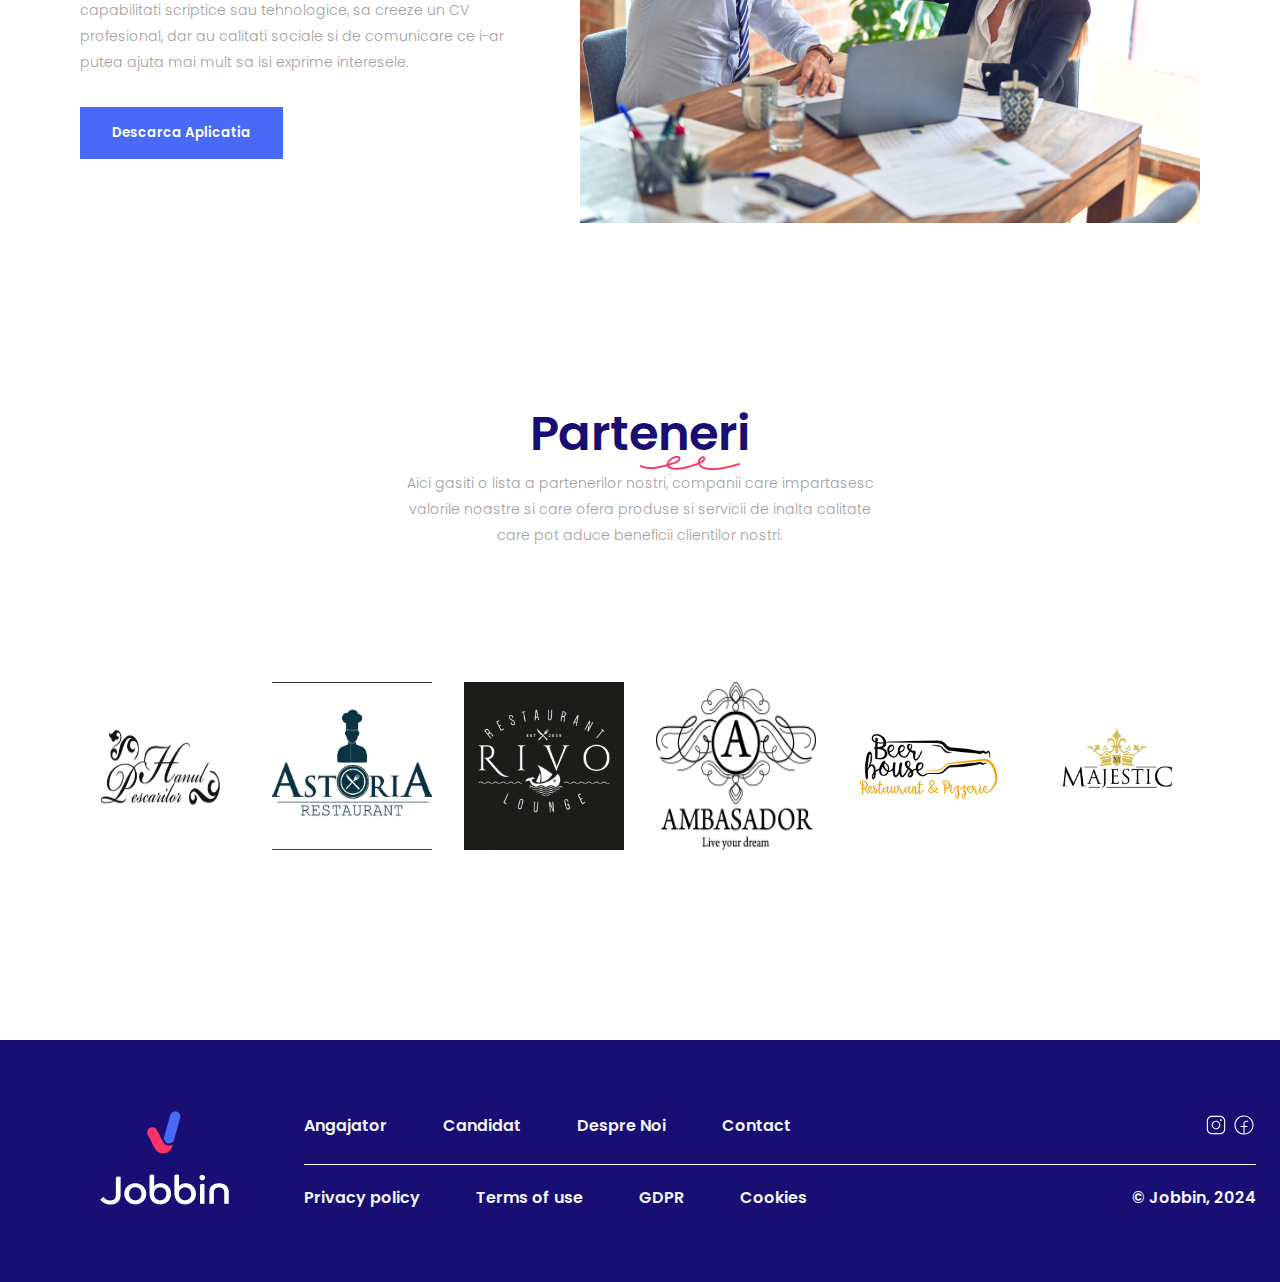
==== commit ecd5f31e: "wip2" ====
--- a/about-page.html
+++ b/about-page.html
@@ -50,10 +50,9 @@
                             <img id="red-highlight-main" src="./images/red-highlight.png"/>
                         </div>
                         <p class="main-section-description-employer grey-text light-font">
-                            Platforma noastră este o resursă valoroasă pentru angajatorii și
-                            muncitorii din România. Aceasta oferă o serie de funcționalități prin
-                            care o fac să fie o modalitate eficientă și convenabilă pentru ambele
-                            părți de a se găsi și de a lucra împreună.
+                            Platforma noastra este o resursa valoroasa pentru angajatorii si muncitorii din Romania.
+                            Aceasta ofera o serie de functionalitati prin care o fac sa fie o modalitate eficienta si
+                            convenabila pentru ambele parti de a se gasi si de a lucra impreuna.
                         </p>
                     </div>
 
@@ -75,9 +74,7 @@
                     <h2 class="title-style h2">Echipa Noastra<span id="red-spikes"></span>
                     </h2>
                     <p class="heading-paragraph grey-text light-font">
-                        Echipa noastră este formată din oameni pasionați de tehnologie și de dorința de a ajuta oamenii.
-                        Suntem o echipă variată, cu experiență în diverse domenii, inclusiv tehnologie, afaceri și
-                        drept.
+                        Echipa noastra este formata din oameni pasionati de tehnologie si de dorinta de a ajuta.
                     </p>
                 </div>
 
@@ -87,12 +84,7 @@
                         <h3 class="h3 title-style team-member-name">Daniel A</h3>
                         <p class="title-name">Fondator</p>
                         <p class="frames-description grey-text light-font">
-                            Sunt un antreprenor cu o viziune clară și un spirit de perseverență.
-                            Sunt pasionat de tehnologie și cred că inovația poate avea un impact
-                            pozitiv asupra lumii.
-                            De asemenea, sunt un lider puternic și un motivator. Sunt capabil să
-                            construiesc echipe de succes și să creez o cultură a inovației și a
-                            performanței.
+                            Experienta de peste 10 ani in domeniul Horeca si Vanzari.
                         </p>
                     </div>
                     <div class="frame-two">
@@ -100,8 +92,7 @@
                         <h3 class="h3 title-style team-member-name">Cosmin P.</h3>
                         <p class="title-name">Co-fondator</p>
                         <p class="frames-description grey-text light-font">
-                            Lorem ipsum dolor sit amet consectetur adipisicing elit. Sint harum vel necessitatibus
-                            aperiam repellendus assumenda facere facilis amet! Dolores, corrupti.
+                            Experienta de peste 10 an in zona de tehnologie, startup-uri si marketing.
                         </p>
                     </div>
                     <div class="frame-three">
@@ -109,15 +100,7 @@
                         <h3 class="h3 title-style team-member-name">Cristina M.</h3>
                         <p class="title-name">Vanzari</p>
                         <p class="frames-description grey-text light-font">
-                            Sunt un reprezentant de vânzări orientat spre rezultate, cu o
-                            experiență de peste 10 ani în domeniul vânzărilor. Sunt pasionată de a
-                            ajuta clienții să găsească soluțiile de care au nevoie pentru a-și atinge
-                            obiectivele.
-                            Sunt atentă la fiecare detaliu întrucât prioritatea mea este să înțeleg
-                            nevoile clienților mei. De asemenea, sunt un negociator eficient și sunt
-                            capabilă să închei contracte avantajoase pentru clienții mei.
-                            Cel mai important lucru pentru mine este să lucrez eficient cu ceilalți
-                            membri din echipă pentru a atinge obiectivele comune.
+                            Experienta de peste 15 ani in Horeca si Vanzari.
                         </p>
                     </div>
                 </div>
@@ -131,12 +114,11 @@
         <div class="desktop-container">
             <div class="about-company">
                 <div class="text-container">
-                    <h2 class="h2">Jobbin</h2>
-                    <p class="grey-text light-font">Jobbin este un nume cheie pentru o companie care conectează
-                        angajatorii și zilierii. Este scurt, ușor de reținut și reflectă într-un mod
-                        clar definit scopul companiei. De asemenea, are o conotație pozitivă,
-                        care este importantă pentru o companie care se concentrează pe conectarea oamenilor în scopul de
-                        a-și găsi locuri de muncă.</p>
+                    <h2 class="h2">Cateva cuvinte</h2>
+                    <p class="grey-text light-font">Jobbin este o companie care doreste sa ajute si sa eficientizeze
+                        modul de recrutare, introducand posibilitatea de a aplica cu un video. Elimina sansele unor
+                        candidati ce nu au capabilitati scriptice sau tehnologice, sa creeze un CV profesional, dar au
+                        calitati sociale si de comunicare ce i-ar putea ajuta mai mult sa isi exprime interesele.</p>
                     <button id="download-app" class="download-btn-nav">Descarca Aplicatia</button>
                 </div>
                 <div class="img-container">
@@ -154,8 +136,8 @@
                     <img id="wavy-underline" src="images/wavy-underline.png"/>
                 </div>
                 <p class="partners-description grey-text light-font">
-                    Aici găsiți o listă a partenerilor noștri, companii care împărtășesc valorile noastre și care oferă
-                    produse și servicii de înaltă calitate care pot aduce beneficii clienților noștri.
+                    Aici gasiti o lista a partenerilor nostri, companii care impartasesc valorile noastre si care ofera
+                    produse si servicii de inalta calitate care pot aduce beneficii clientilor nostri.
                 </p>
             </div>
 
--- a/style.css
+++ b/style.css
@@ -757,7 +757,7 @@
 #red-highlight-main {
   position: absolute;
   bottom: -12px;
-  right: 150px;
+  right: 600px;
 }
 
 #lp-main-mobile {
@@ -870,17 +870,12 @@
   justify-content: center;
 }
 
-.blue-section #red-highlight-main {
-  bottom:-16px;
-  right: 50px;
-}
-
 .employer-candidate {
   right: 232px !important;
 }
 
 .employer-candidate1 {
-  right: 250px !important;
+  /*right: 250px !important;*/
 }
 
 .blue-section .main-text-title-employer {
@@ -985,7 +980,12 @@
   .blue-section #red-highlight-main {
     position: absolute;
     /*bottom: -8px;*/
-    right: 212px;
+    /*right: 212px;*/
+  }
+
+  .blue-section #red-highlight-main {
+    bottom:-16px;
+    right: 50px;
   }
 
   .main {
